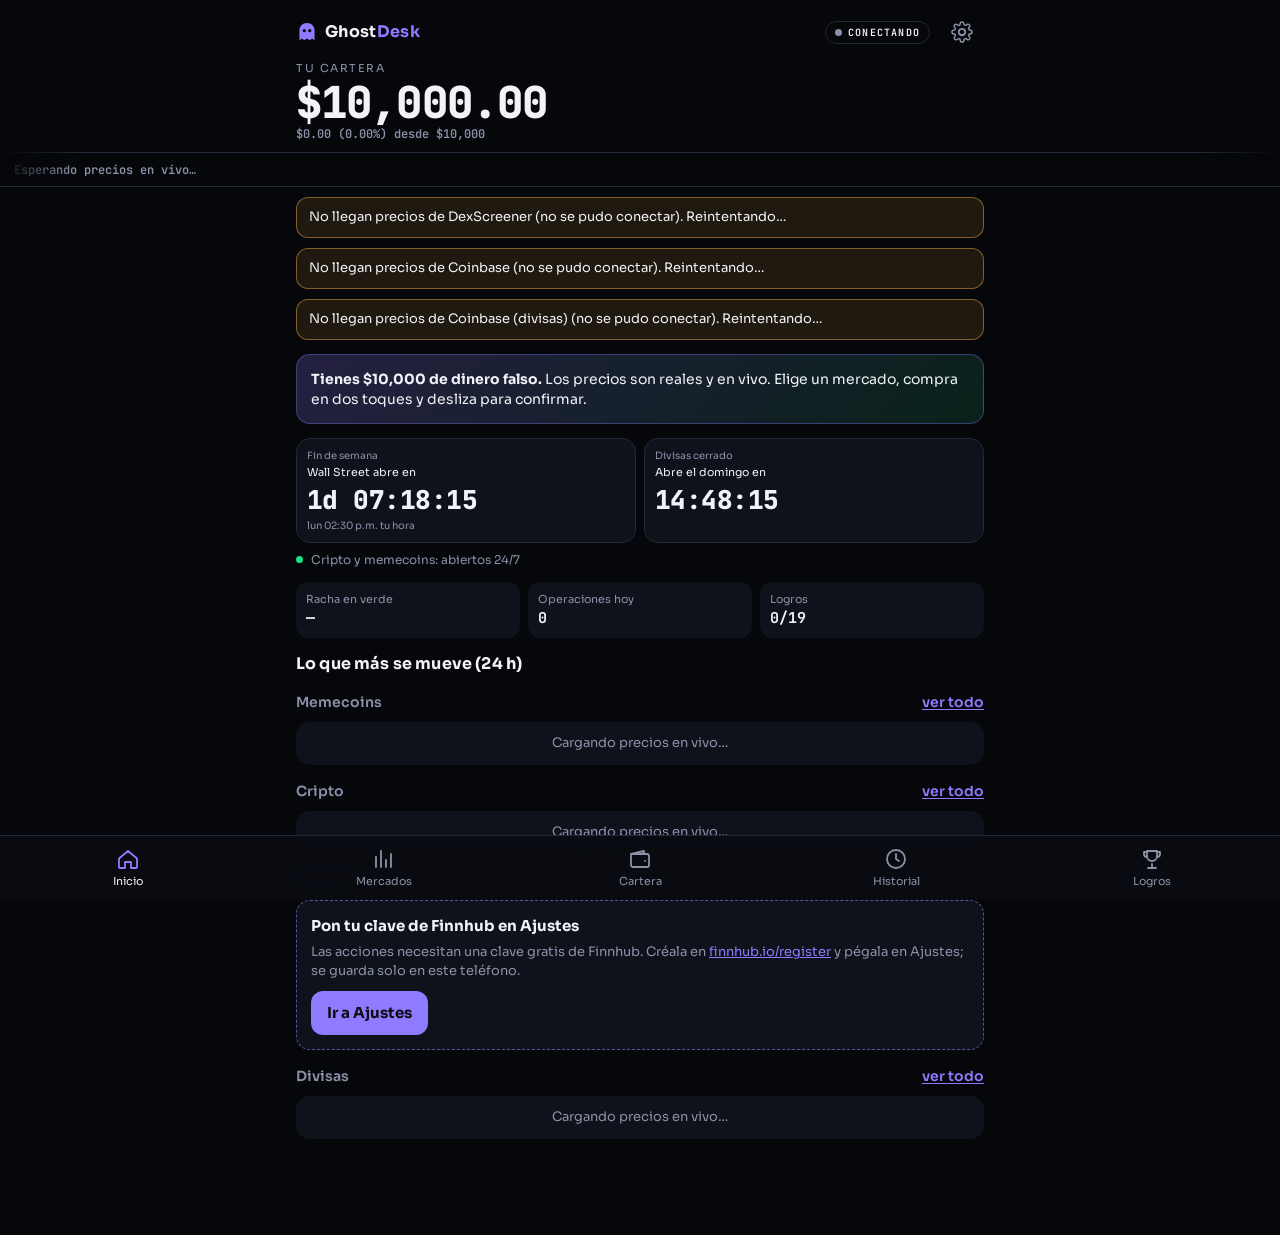
==== index.html @ 37b2bbbc "Ghost Desk G1" ====
<!doctype html>
<html lang="es">
<head>
<meta charset="utf-8">
<meta name="viewport" content="width=device-width,initial-scale=1,viewport-fit=cover">
<title>Ghost Desk</title>
<meta name="description" content="Opera con dinero falso y precios reales: memecoins, cripto, acciones de EE. UU. y divisas.">
<meta name="theme-color" content="#06070b">
<meta name="color-scheme" content="dark">
<meta name="referrer" content="no-referrer">
<meta name="mobile-web-app-capable" content="yes">
<meta name="apple-mobile-web-app-capable" content="yes">
<meta name="apple-mobile-web-app-status-bar-style" content="black-translucent">
<meta name="apple-mobile-web-app-title" content="Ghost Desk">
<link rel="manifest" href="manifest.webmanifest">
<link rel="icon" href="icons/icon.svg" type="image/svg+xml">
<link rel="apple-touch-icon" href="icons/apple-touch-icon.png">
<link rel="preconnect" href="https://fonts.googleapis.com">
<link rel="preconnect" href="https://fonts.gstatic.com" crossorigin>
<link rel="stylesheet" href="https://fonts.googleapis.com/css2?family=Sora:wght@400;600;800&family=JetBrains+Mono:wght@400;600;800&display=swap">
<link rel="stylesheet" href="css/app.css">
</head>
<body>
<div id="app">
  <header class="top">
    <div class="topbar">
      <div class="brand"><svg viewBox="0 0 32 32" width="22" height="22" aria-hidden="true"><path d="M16 3C9.4 3 5 7.9 5 14v14l3.7-2.6L12 28l4-2.6 4 2.6 3.3-2.6L27 28V14C27 7.9 22.6 3 16 3Z" fill="currentColor"/><circle cx="12" cy="14" r="2.3" fill="#06070b"/><circle cx="20" cy="14" r="2.3" fill="#06070b"/></svg><b>Ghost<span>Desk</span></b></div>
      <span id="liveDot" class="live wait">Conectando</span>
      <button class="gear" data-settings aria-label="Ajustes"><svg viewBox="0 0 24 24" width="22" height="22" aria-hidden="true"><path d="M12 15.5a3.5 3.5 0 1 0 0-7 3.5 3.5 0 0 0 0 7Z" fill="none" stroke="currentColor" stroke-width="2"/><path d="M19.4 15a1.7 1.7 0 0 0 .3 1.8l.1.1a2 2 0 1 1-2.8 2.8l-.1-.1a1.7 1.7 0 0 0-1.8-.3 1.7 1.7 0 0 0-1 1.5V21a2 2 0 1 1-4 0v-.1a1.7 1.7 0 0 0-1.1-1.5 1.7 1.7 0 0 0-1.8.3l-.1.1a2 2 0 1 1-2.8-2.8l.1-.1a1.7 1.7 0 0 0 .3-1.8 1.7 1.7 0 0 0-1.5-1H3a2 2 0 1 1 0-4h.1a1.7 1.7 0 0 0 1.5-1.1 1.7 1.7 0 0 0-.3-1.8l-.1-.1a2 2 0 1 1 2.8-2.8l.1.1a1.7 1.7 0 0 0 1.8.3H9a1.7 1.7 0 0 0 1-1.5V3a2 2 0 1 1 4 0v.1a1.7 1.7 0 0 0 1 1.5 1.7 1.7 0 0 0 1.8-.3l.1-.1a2 2 0 1 1 2.8 2.8l-.1.1a1.7 1.7 0 0 0-.3 1.8V9a1.7 1.7 0 0 0 1.5 1H21a2 2 0 1 1 0 4h-.1a1.7 1.7 0 0 0-1.5 1Z" fill="none" stroke="currentColor" stroke-width="1.6"/></svg></button>
    </div>
    <div class="total-box">
      <small>Tu cartera</small>
      <b id="total" class="total">$10,000.00</b>
      <div id="totalPl" class="total-pl"></div>
    </div>
    <div class="tape" aria-label="Lo que más se mueve"><div id="tape" class="tape-track"></div></div>
  </header>
  <div id="banners"></div>
  <main id="view" class="wrap"></main>
</div>

<nav class="tabs" aria-label="Secciones">
  <button data-tab="inicio" aria-current="page"><svg viewBox="0 0 24 24" aria-hidden="true"><path d="M3 11.5 12 4l9 7.5V20a1 1 0 0 1-1 1h-5v-6h-6v6H4a1 1 0 0 1-1-1Z"/></svg>Inicio</button>
  <button data-tab="mercados"><svg viewBox="0 0 24 24" aria-hidden="true"><path d="M4 20V10m5 10V4m5 16v-7m5 7V7"/></svg>Mercados</button>
  <button data-tab="cartera"><svg viewBox="0 0 24 24" aria-hidden="true"><path d="M3 7h16a2 2 0 0 1 2 2v9a2 2 0 0 1-2 2H5a2 2 0 0 1-2-2Zm0 0 13-3v3m1 7h.01"/></svg>Cartera</button>
  <button data-tab="historial"><svg viewBox="0 0 24 24" aria-hidden="true"><path d="M12 7v5l3 2m6-2a9 9 0 1 1-9-9 9 9 0 0 1 9 9Z"/></svg>Historial</button>
  <button data-tab="logros"><svg viewBox="0 0 24 24" aria-hidden="true"><path d="M8 21h8m-4-4v4m-5-17h10v5a5 5 0 0 1-10 0Zm10 1h3v2a3 3 0 0 1-3 3M7 5H4v2a3 3 0 0 0 3 3"/></svg>Logros</button>
</nav>

<div id="scrim" class="scrim" hidden></div>
<div id="sheet" class="sheet" role="dialog" aria-modal="true" aria-label="Detalle" hidden></div>
<div id="result" class="result" hidden></div>
<canvas id="confetti" class="confetti" hidden></canvas>
<div id="toast" class="toast" role="status" aria-live="polite" hidden></div>
<noscript><p style="padding:16px">Ghost Desk necesita JavaScript.</p></noscript>
<script type="module" src="js/app.js"></script>
</body>
</html>
---- css/app.css ----
/* Ghost Desk G1. Dark, big numbers, one column for the phone; thumb actions live at the bottom. */
:root{
  --bg:#06070b; --panel:#0f121a; --panel2:#161a25; --panel3:#1d2230; --line:#232838;
  --fg:#f1f3f8; --muted:#8a92a8; --accent:#8f7bff; --up:#20e08a; --down:#ff4d6d; --gold:#ffd166; --warn:#ffb547;
  --up-bg:rgba(32,224,138,.14); --down-bg:rgba(255,77,109,.14);
  --display:"Sora",system-ui,sans-serif; --mono:"JetBrains Mono",ui-monospace,monospace;
  --tabs-h:64px; --r:14px;
  color-scheme:dark;
}
*{box-sizing:border-box;-webkit-tap-highlight-color:transparent}
[hidden]{display:none !important}
html{background:var(--bg)}
body{margin:0;background:var(--bg);color:var(--fg);font:15px/1.45 var(--display);overflow-x:hidden;
  padding-bottom:calc(var(--tabs-h) + env(safe-area-inset-bottom,0px) + 8px)}
body.noscroll{overflow:hidden}
button{font:inherit;color:inherit;cursor:pointer;background:none;border:0;padding:0}
button:disabled{cursor:not-allowed;opacity:.4}
a{color:var(--accent)}
:focus-visible{outline:2px solid var(--accent);outline-offset:2px}
input,select{font:inherit;color:var(--fg)}
h2{font-size:16px;margin:22px 0 10px;letter-spacing:.01em}
h3{font-size:14px;margin:0 0 8px;color:var(--muted);font-weight:600;display:flex;justify-content:space-between;align-items:center;gap:8px}
h4{font-size:13px;margin:14px 0 6px;color:var(--muted)}
.wrap{max-width:720px;margin:0 auto;padding:0 max(16px,env(safe-area-inset-left,0px)) 24px max(16px,env(safe-area-inset-right,0px))}
.up{color:var(--up)} .down{color:var(--down)} .flat,.mut{color:var(--muted)}

/* ---------- header ---------- */
.top{position:sticky;top:0;z-index:10;background:linear-gradient(180deg,#06070b 75%,rgba(6,7,11,.92));
  padding-top:env(safe-area-inset-top,0px);border-bottom:1px solid var(--line);backdrop-filter:blur(6px)}
.topbar{max-width:720px;margin:0 auto;display:flex;align-items:center;gap:10px;padding:10px 16px 0}
.brand{display:flex;align-items:center;gap:7px;color:var(--accent);font-size:16px}
.brand b{color:var(--fg);letter-spacing:.02em}.brand b span{color:var(--accent)}
.live{margin-left:auto;font:600 10px var(--mono);letter-spacing:.12em;text-transform:uppercase;padding:4px 9px;border-radius:999px;border:1px solid var(--line);display:flex;align-items:center;gap:6px}
.live::before{content:"";width:7px;height:7px;border-radius:50%;background:var(--muted)}
.live.on{color:var(--up)} .live.on::before{background:var(--up);box-shadow:0 0 0 0 rgba(32,224,138,.6);animation:pulse 1.6s infinite}
.live.off{color:var(--down)} .live.off::before{background:var(--down)}
.gear{width:44px;height:44px;display:grid;place-items:center;border-radius:12px;color:var(--muted)}
.total-box{max-width:720px;margin:0 auto;padding:2px 16px 8px}
.total-box small{color:var(--muted);font-size:11px;text-transform:uppercase;letter-spacing:.14em}
.total{display:block;font:800 clamp(30px,9vw,44px)/1.1 var(--mono);font-variant-numeric:tabular-nums;letter-spacing:-.02em;border-radius:8px;width:fit-content;padding:0 4px;margin-left:-4px}
.total-pl{font:600 12px var(--mono);color:var(--muted);min-height:18px}
.tape{overflow:hidden;border-top:1px solid var(--line);height:34px;position:relative;
  mask-image:linear-gradient(90deg,transparent,#000 6%,#000 94%,transparent);-webkit-mask-image:linear-gradient(90deg,transparent,#000 6%,#000 94%,transparent)}
.tape-track{display:flex;width:max-content;animation:tape 40s linear infinite;height:100%}
.tape:hover .tape-track{animation-play-state:paused}
.tape-run{display:flex}
.tk{display:flex;align-items:center;gap:6px;padding:0 14px;font:600 12px var(--mono);white-space:nowrap;height:34px}
.tk b{color:var(--fg)}
@keyframes tape{to{transform:translateX(-50%)}}
@keyframes pulse{70%{box-shadow:0 0 0 7px rgba(32,224,138,0)}100%{box-shadow:0 0 0 0 rgba(32,224,138,0)}}

/* ---------- banners, toast ---------- */
#banners{max-width:720px;margin:0 auto;padding:0 16px}
.banner{margin-top:10px;padding:10px 12px;border-radius:12px;font-size:13px;border:1px solid var(--line);background:var(--panel)}
.banner.err{border-color:rgba(255,77,109,.5);background:var(--down-bg)}
.banner.warn{border-color:rgba(255,181,71,.45);background:rgba(255,181,71,.1)}
.lnk{color:var(--accent);font-weight:600;text-decoration:underline;text-underline-offset:2px;padding:2px 0}
.toast{position:fixed;left:16px;right:16px;margin:0 auto;max-width:520px;bottom:calc(var(--tabs-h) + env(safe-area-inset-bottom,0px) + 14px);
  background:var(--fg);color:var(--bg);padding:12px 16px;border-radius:14px;font-weight:600;font-size:14px;z-index:60;box-shadow:0 10px 30px rgba(0,0,0,.5)}
.toast.up{background:var(--up)} .toast.down{background:var(--down);color:#fff} .toast.gold{background:var(--gold)}

/* ---------- bottom tabs ---------- */
.tabs{position:fixed;left:0;right:0;bottom:0;z-index:20;display:grid;grid-template-columns:repeat(5,1fr);
  background:rgba(10,12,18,.96);border-top:1px solid var(--line);padding-bottom:env(safe-area-inset-bottom,0px);backdrop-filter:blur(8px)}
.tabs button{height:var(--tabs-h);display:flex;flex-direction:column;align-items:center;justify-content:center;gap:3px;font-size:11px;color:var(--muted);min-width:0}
.tabs svg{width:24px;height:24px;fill:none;stroke:currentColor;stroke-width:1.8;stroke-linecap:round;stroke-linejoin:round}
.tabs button[aria-current="page"]{color:var(--fg)}
.tabs button[aria-current="page"] svg{stroke:var(--accent)}

/* ---------- common blocks ---------- */
.btn{background:var(--accent);color:#0b0c10;border-radius:12px;padding:11px 16px;font-weight:700;min-height:44px;display:inline-flex;align-items:center;justify-content:center;text-align:center}
.btn.ghost{background:var(--panel2);color:var(--fg);border:1px solid var(--line)}
.btn.wide{width:100%;margin-top:12px}
.btn.danger{background:none;border:1px solid var(--down);color:var(--down)}
.btn.file{cursor:pointer}
.list{display:flex;flex-direction:column;gap:6px}
.row{display:grid;grid-template-columns:40px minmax(0,1fr) auto;gap:10px;align-items:center;background:var(--panel);border-radius:var(--r);padding:10px 12px;text-align:left;width:100%;min-height:62px;border:1px solid transparent}
.row:active{border-color:var(--line);background:var(--panel2)}
.ico{width:40px;height:40px;border-radius:50%;background:var(--panel3);object-fit:cover;display:grid;place-items:center;font:800 10px var(--mono);color:var(--fg);overflow:hidden;flex:none}
.ico-crypto{background:#2a2250;color:#c9bfff} .ico-stock{background:#12324a;color:#8fd3ff} .ico-fx{background:#3a2a10;color:#ffd08a} .ico-meme{background:#123824;color:#8ff0c0}
.nm{min-width:0}
.nm b{display:block;white-space:nowrap;overflow:hidden;text-overflow:ellipsis}
.nm small{display:block;color:var(--muted);font-size:12px;white-space:nowrap;overflow:hidden;text-overflow:ellipsis}
.px{text-align:right;font:600 14px var(--mono);font-variant-numeric:tabular-nums;min-width:0}
.px b{display:block;border-radius:6px;padding:0 3px;margin-right:-3px;white-space:nowrap}
.px small{display:block;font-size:12px;white-space:nowrap}
.mk-tag{font:600 9px var(--mono);font-style:normal;letter-spacing:.08em;text-transform:uppercase;color:var(--muted);border:1px solid var(--line);border-radius:6px;padding:1px 5px;margin-left:4px;vertical-align:2px}
.empty{background:var(--panel);border-radius:var(--r);padding:18px;color:var(--muted);text-align:center}
.empty.sm{padding:12px;font-size:13px}
.foot{color:var(--muted);font-size:12px;margin-top:16px}
.card{background:var(--panel);border-radius:var(--r);padding:14px;margin-top:12px}
.hello{margin-top:14px;padding:14px;border-radius:var(--r);background:linear-gradient(135deg,rgba(143,123,255,.22),rgba(32,224,138,.12));border:1px solid rgba(143,123,255,.35);font-size:14px}
.stat-row{display:grid;grid-template-columns:repeat(3,minmax(0,1fr));gap:8px;margin-top:14px}
.stat-row div{background:var(--panel);border-radius:12px;padding:10px;min-width:0}
.stat-row small{display:block;color:var(--muted);font-size:11px}
.stat-row + .list,.stat-row + h2{margin-top:14px}
.stat-row b{display:block;font:700 15px var(--mono);white-space:nowrap;overflow:hidden;text-overflow:ellipsis}

/* flash on price change */
.fl-up{animation:flup .9s ease-out} .fl-down{animation:fldown .9s ease-out}
@keyframes flup{0%{background:rgba(32,224,138,.55);color:#fff}100%{background:transparent}}
@keyframes fldown{0%{background:rgba(255,77,109,.55);color:#fff}100%{background:transparent}}

/* segmented controls and chips */
.seg{display:flex;gap:4px;background:var(--panel);border-radius:12px;padding:4px;margin-top:14px;overflow-x:auto;scrollbar-width:none}
.seg::-webkit-scrollbar{display:none}
.seg button{flex:1;border-radius:9px;padding:9px 10px;color:var(--muted);font-weight:600;font-size:13px;white-space:nowrap;min-height:40px}
.seg button[aria-pressed="true"]{background:var(--fg);color:var(--bg)}
.seg.sub{margin-top:10px}
.seg.tiny{margin:0;padding:3px;flex:none}
.seg.tiny button{padding:6px 10px;min-height:34px;font:600 12px var(--mono);flex:none}
.seg.chips{flex-wrap:nowrap}
.search{display:flex;gap:8px;margin-top:10px}
.search input{flex:1;min-width:0;background:var(--panel);border:1px solid var(--line);border-radius:12px;padding:11px 12px;min-height:46px}
.res-head{color:var(--muted);font-size:13px;margin:12px 0 8px;display:flex;justify-content:space-between;gap:8px;flex-wrap:wrap}

/* home */
.cd-row{display:grid;grid-template-columns:repeat(2,minmax(0,1fr));gap:8px;margin-top:14px}
.cd-card{background:var(--panel);border-radius:var(--r);padding:10px;min-width:0;border:1px solid var(--line)}
.cd-card.open{border-color:rgba(32,224,138,.35)}
.cd-card small{display:block;color:var(--muted);font-size:10px;line-height:1.3;white-space:nowrap;overflow:hidden;text-overflow:ellipsis}
.cd-card span{display:block;font-size:11px;margin-top:4px;line-height:1.25}
.cd-card b{display:block;font:800 clamp(17px,5.6vw,26px) var(--mono);font-variant-numeric:tabular-nums;margin:2px 0;white-space:nowrap;letter-spacing:-.02em}
.cd-card.open b{color:var(--up)}
.cd-strip{display:flex;align-items:center;gap:8px;margin-top:8px;font-size:12px;color:var(--muted)}
.cd-strip .dot{width:7px;height:7px;border-radius:50%;background:var(--up)}
.lc{margin-top:14px}
.lc h2{margin:0 0 8px;color:var(--gold);display:flex;align-items:center;gap:8px}
.lc h2::before{content:"";width:8px;height:8px;border-radius:50%;background:var(--gold);animation:blink 1s steps(2) infinite}
.lc-card{display:block;width:100%;text-align:left;background:rgba(255,209,102,.08);border:1px solid rgba(255,209,102,.4);border-radius:var(--r);padding:12px;margin-bottom:6px}
.lc-card b{display:block}
.lc-card .cd{font-family:var(--mono);color:var(--gold)}
.lc-card small{color:var(--muted)}
@keyframes blink{50%{opacity:.2}}
.mv h3{margin-top:14px}
.nokey{background:var(--panel);border:1px dashed rgba(143,123,255,.6);border-radius:var(--r);padding:14px;margin-top:12px}
.nokey.bad{border-color:rgba(255,77,109,.6)}
.nokey p{color:var(--muted);font-size:13px;margin:6px 0 10px}

/* portfolio, history */
.ord{display:flex;gap:6px;align-items:stretch}
.ord-main{flex:1;min-width:0;display:flex;gap:10px;align-items:center;background:var(--panel);border-radius:var(--r);padding:10px 12px;text-align:left}
.x{background:var(--panel2);border-radius:var(--r);padding:0 12px;color:var(--down);font-weight:600;font-size:13px;min-height:44px}
.tr{display:grid;grid-template-columns:auto minmax(0,1fr) auto;gap:10px;align-items:center;background:var(--panel);border-radius:12px;padding:10px 12px}
.side{font:700 10px var(--mono);text-transform:uppercase;letter-spacing:.06em;padding:4px 6px;border-radius:6px}
.side.buy{background:var(--up-bg);color:var(--up)} .side.sell{background:var(--down-bg);color:var(--down)}

/* achievements */
.streak{display:flex;gap:12px;align-items:center;background:linear-gradient(135deg,rgba(255,120,60,.2),rgba(255,209,102,.08));border:1px solid rgba(255,160,80,.4);border-radius:var(--r);padding:14px;margin-top:14px}
.streak span{font-size:34px}
.streak b{display:block;font:800 20px var(--mono)}
.streak small{color:var(--muted)}
.sb{background:var(--panel);border-radius:var(--r);padding:12px;margin-top:8px}
.sb-grid{display:grid;grid-template-columns:repeat(2,minmax(0,1fr));gap:8px}
.sb-grid div{min-width:0}
.sb-grid small{display:block;color:var(--muted);font-size:11px;white-space:nowrap;overflow:hidden;text-overflow:ellipsis}
.sb-grid b{display:block;font:700 15px var(--mono);white-space:nowrap;overflow:hidden;text-overflow:ellipsis}
.ach-grid{display:grid;grid-template-columns:repeat(2,minmax(0,1fr));gap:8px}
.ach{background:var(--panel);border-radius:var(--r);padding:12px;opacity:.55;border:1px solid transparent;min-width:0}
.ach.got{opacity:1;border-color:rgba(255,209,102,.45);background:linear-gradient(160deg,rgba(255,209,102,.12),var(--panel))}
.ach-i{font-size:24px;display:block;filter:grayscale(1)} .ach.got .ach-i{filter:none}
.ach b{display:block;font-size:13px;margin-top:4px}
.ach small{color:var(--muted);font-size:11px;display:block}

/* ---------- sheet ---------- */
.scrim{position:fixed;inset:0;background:rgba(0,0,0,.6);z-index:30}
.sheet{position:fixed;left:0;right:0;bottom:0;top:max(24px,env(safe-area-inset-top,0px));z-index:31;max-width:720px;margin:0 auto;
  background:var(--panel);border-radius:20px 20px 0 0;display:flex;flex-direction:column;overflow:hidden;border:1px solid var(--line);border-bottom:0}
.sh-head{display:flex;align-items:center;gap:12px;padding:14px 16px 10px;border-bottom:1px solid var(--line)}
.sh-head .ico{width:44px;height:44px}
.sh-title{min-width:0;flex:1}
.sh-title h2{margin:0;font-size:20px;white-space:nowrap;overflow:hidden;text-overflow:ellipsis}
.sh-title small{color:var(--muted);font-size:12px;display:block;white-space:nowrap;overflow:hidden;text-overflow:ellipsis}
.close{width:44px;height:44px;border-radius:50%;background:var(--panel2);font-size:16px;flex:none}
.sh-body{flex:1;overflow-y:auto;overscroll-behavior:contain;padding:6px 16px 20px;-webkit-overflow-scrolling:touch}
.big{font:800 clamp(30px,10vw,42px)/1.15 var(--mono);font-variant-numeric:tabular-nums;margin-top:8px;border-radius:8px;width:fit-content;padding:0 4px;margin-left:-4px;max-width:100%;overflow-wrap:anywhere}
.chg{font:600 13px var(--mono);color:var(--muted)}
.mline{margin-top:6px;font-size:12px}
.mkt{display:inline-flex;gap:4px;align-items:center;padding:4px 9px;border-radius:999px;border:1px solid var(--line);flex-wrap:wrap}
.mkt b{font-family:var(--mono)}
.mkt.open{color:var(--up);border-color:rgba(32,224,138,.35)} .mkt.closed{color:var(--warn);border-color:rgba(255,181,71,.4)}
.chart-bar{display:flex;justify-content:space-between;gap:8px;margin-top:12px;flex-wrap:wrap}
#chart{width:100%;height:220px;display:block;margin-top:8px;background:var(--panel2);border-radius:12px;touch-action:pan-y}
.chart-note{color:var(--muted);font-size:11px;margin-top:6px;min-height:15px}
.stats{display:grid;grid-template-columns:repeat(2,minmax(0,1fr));gap:6px;margin-top:12px}
.stats div{background:var(--panel2);border-radius:10px;padding:8px 10px;min-width:0}
.stats small{display:block;color:var(--muted);font-size:11px}
.stats b{font:600 13px var(--mono);font-variant-numeric:tabular-nums;display:block;white-space:nowrap;overflow:hidden;text-overflow:ellipsis}
.sheet .card{background:var(--panel2)}
.sheet .card .stats div{background:var(--panel3)}
.stops{display:grid;gap:8px;margin-top:12px}
.stops label,.amt-in{display:flex;flex-direction:column;gap:4px;font-size:12px;color:var(--muted)}
.stops input,.amt-in input,.alert-form input,.key-in input,.sel select{background:var(--bg);border:1px solid var(--line);border-radius:10px;padding:11px 12px;font:600 16px var(--mono);min-height:46px;width:100%;min-width:0}
.chips{display:flex;gap:6px;flex-wrap:wrap}
.chips button{background:var(--panel3);border:1px solid var(--line);border-radius:10px;padding:8px 12px;font:600 13px var(--mono);min-height:40px}
.chips button[aria-pressed="true"]{background:var(--fg);color:var(--bg);border-color:var(--fg)}
.alert-form{display:flex;gap:8px}
.alert-row{display:flex;justify-content:space-between;gap:8px;font-size:13px;padding:8px 0;border-bottom:1px solid var(--line)}

/* trade footer: big thumb targets */
.sh-foot{border-top:1px solid var(--line);padding:12px 16px calc(12px + env(safe-area-inset-bottom,0px));background:var(--panel)}
.bs{display:grid;grid-template-columns:1fr 1fr;gap:10px}
.big-btn{min-height:58px;border-radius:16px;font-weight:800;font-size:18px;letter-spacing:.02em;color:#06070b}
.big-btn.buy{background:var(--up)} .big-btn.sell{background:var(--down);color:#fff}
.big-btn:active:not(:disabled){transform:scale(.98)}
.tb{display:grid;gap:10px}
.tb-top{display:flex;justify-content:space-between;align-items:center;gap:8px}
.tb-top .lnk{min-height:40px}
.chips.amt button{flex:1 1 auto;min-width:52px}
.quote{font:12px/1.5 var(--mono);color:var(--muted);min-height:18px}
.quote b{color:var(--fg)}
.swipe{position:relative;height:60px;border-radius:999px;background:var(--panel3);overflow:hidden;user-select:none;-webkit-user-select:none}
.swipe-fill{position:absolute;left:0;top:0;bottom:0;width:0;border-radius:999px}
.swipe.buy .swipe-fill{background:rgba(32,224,138,.35)} .swipe.sell .swipe-fill{background:rgba(255,77,109,.35)}
.swipe-label{position:absolute;inset:0;display:grid;place-items:center;font-weight:700;color:var(--fg);pointer-events:none;padding-left:56px;font-size:15px}
.swipe-thumb{position:absolute;left:4px;top:4px;width:52px;height:52px;border-radius:50%;display:grid;place-items:center;touch-action:none;color:#06070b;z-index:1}
.swipe.buy .swipe-thumb{background:var(--up)} .swipe.sell .swipe-thumb{background:var(--down);color:#fff}
.swipe.disabled{opacity:.45} .swipe.disabled .swipe-thumb{cursor:not-allowed}
.swipe.done .swipe-label{opacity:0}
@media (prefers-reduced-motion:no-preference){
  .sheet:not([hidden]){animation:sheetUp .22s ease-out}
  @keyframes sheetUp{from{transform:translateY(40px);opacity:.4}}
  .swipe:not(.disabled) .swipe-label{animation:shimmer 2.4s infinite}
  @keyframes shimmer{50%{opacity:.55}}
}

/* settings */
.settings .keyrow{display:grid;gap:6px;margin-bottom:14px}
.settings .keyrow label{font-weight:600;font-size:14px}
.key-in{display:flex;gap:8px}
.settings small{color:var(--muted);font-size:12px}
.key-status{min-height:16px}
.key-status.up{color:var(--up)} .key-status.down{color:var(--down)}
.tog{display:flex;gap:10px;align-items:center;padding:10px 0;border-bottom:1px solid var(--line);min-height:44px}
.tog input{width:22px;height:22px;accent-color:var(--accent);flex:none}
.sel{display:flex;align-items:center;gap:8px;flex-wrap:wrap;padding:10px 0;font-size:14px}
.sel select{width:auto;min-height:40px;padding:6px 10px}
.two{display:grid;grid-template-columns:1fr 1fr;gap:8px}
.danger-zone{border:1px solid rgba(255,77,109,.35)}

/* results: confetti, big number, shake */
.confetti{position:fixed;inset:0;width:100%;height:100%;pointer-events:none;z-index:70}
.result{position:fixed;inset:0;z-index:65;display:grid;place-items:center;background:rgba(0,0,0,.35);padding:16px}
.res-box{text-align:center;padding:22px 28px;border-radius:24px;background:var(--panel);border:2px solid;max-width:100%}
.res-box b{display:block;font:800 clamp(40px,14vw,72px)/1 var(--mono);font-variant-numeric:tabular-nums;overflow-wrap:anywhere}
.res-box small{display:block;margin-top:8px;color:var(--muted);font:600 14px var(--mono)}
.res-box.win{border-color:var(--up);color:var(--up);box-shadow:0 0 60px rgba(32,224,138,.35)}
.res-box.loss{border-color:var(--down);color:var(--down);box-shadow:0 0 60px rgba(255,77,109,.35)}
@media (prefers-reduced-motion:no-preference){
  .res-box{animation:pop .35s cubic-bezier(.2,1.6,.4,1)}
  @keyframes pop{from{transform:scale(.6);opacity:0}}
}
.shake{animation:shake .45s}
@keyframes shake{20%{transform:translateX(-9px)}40%{transform:translateX(8px)}60%{transform:translateX(-6px)}80%{transform:translateX(4px)}}
.shake .total,.shake .big{color:var(--down)}

@media (min-width:600px){
  .ach-grid{grid-template-columns:repeat(3,minmax(0,1fr))}
  .stats{grid-template-columns:repeat(4,minmax(0,1fr))}
}
@media (max-width:330px){
  .cd-row{grid-template-columns:1fr}
}
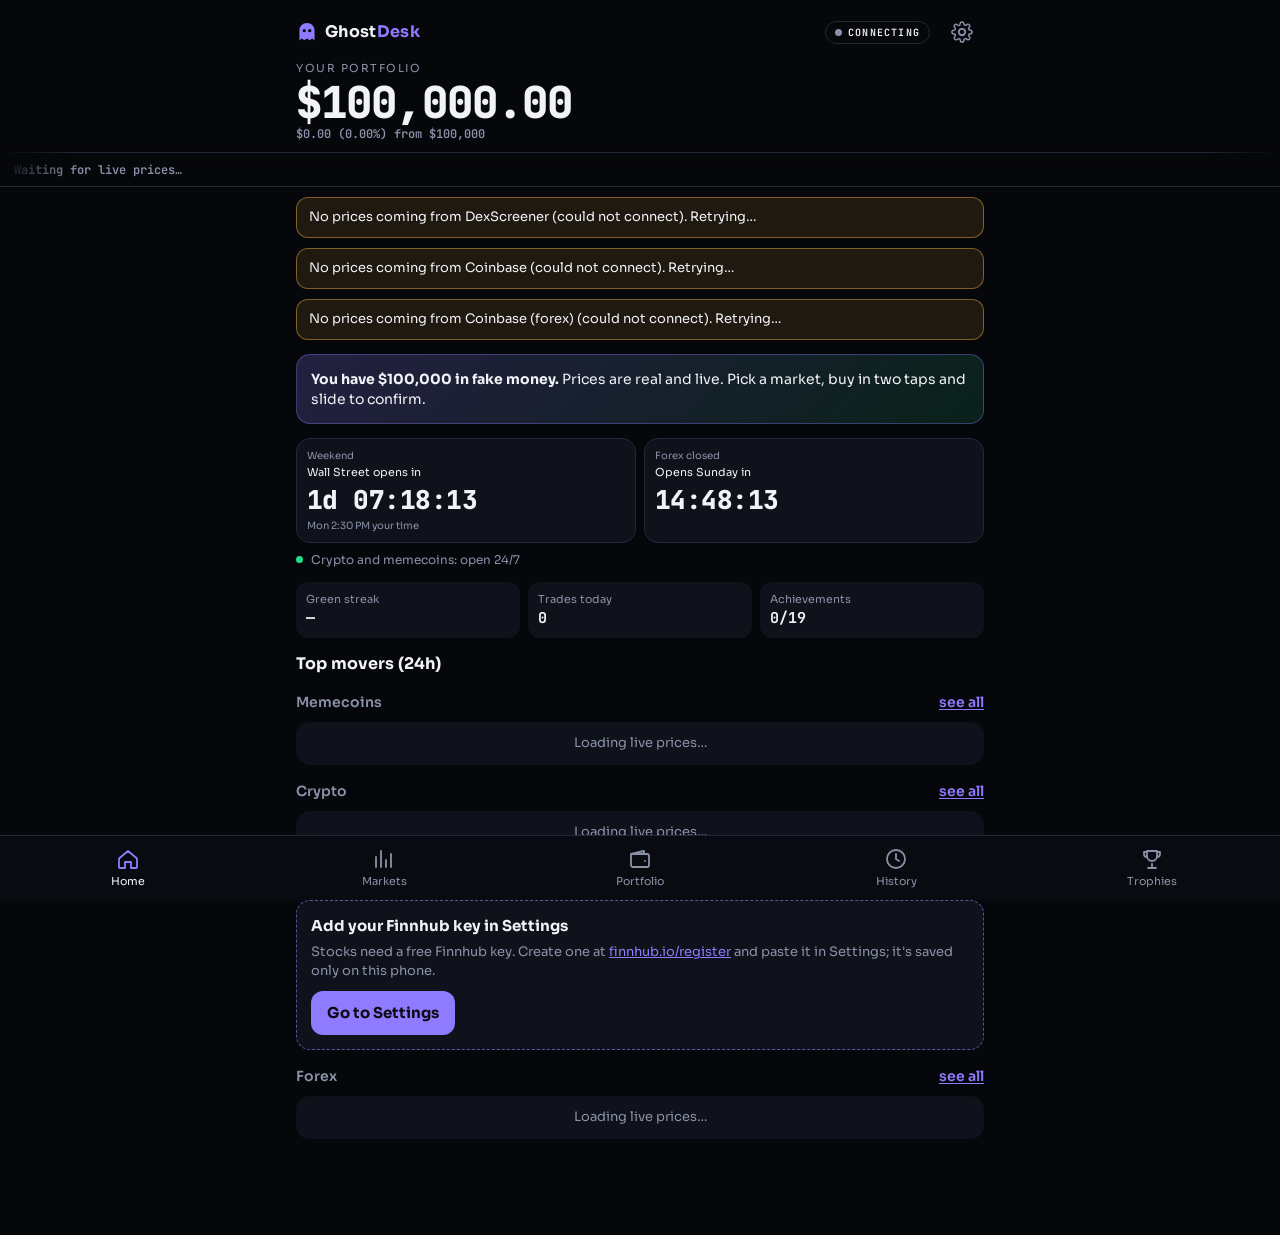
==== commit 02d5f42b: "Ghost Desk: English and  portfolio" ====
--- a/index.html
+++ b/index.html
@@ -1,10 +1,10 @@
 <!doctype html>
-<html lang="es">
+<html lang="en">
 <head>
 <meta charset="utf-8">
 <meta name="viewport" content="width=device-width,initial-scale=1,viewport-fit=cover">
 <title>Ghost Desk</title>
-<meta name="description" content="Opera con dinero falso y precios reales: memecoins, cripto, acciones de EE. UU. y divisas.">
+<meta name="description" content="Trade with fake money and real prices: memecoins, crypto, US stocks and forex.">
 <meta name="theme-color" content="#06070b">
 <meta name="color-scheme" content="dark">
 <meta name="referrer" content="no-referrer">
@@ -25,34 +25,34 @@
   <header class="top">
     <div class="topbar">
       <div class="brand"><svg viewBox="0 0 32 32" width="22" height="22" aria-hidden="true"><path d="M16 3C9.4 3 5 7.9 5 14v14l3.7-2.6L12 28l4-2.6 4 2.6 3.3-2.6L27 28V14C27 7.9 22.6 3 16 3Z" fill="currentColor"/><circle cx="12" cy="14" r="2.3" fill="#06070b"/><circle cx="20" cy="14" r="2.3" fill="#06070b"/></svg><b>Ghost<span>Desk</span></b></div>
-      <span id="liveDot" class="live wait">Conectando</span>
-      <button class="gear" data-settings aria-label="Ajustes"><svg viewBox="0 0 24 24" width="22" height="22" aria-hidden="true"><path d="M12 15.5a3.5 3.5 0 1 0 0-7 3.5 3.5 0 0 0 0 7Z" fill="none" stroke="currentColor" stroke-width="2"/><path d="M19.4 15a1.7 1.7 0 0 0 .3 1.8l.1.1a2 2 0 1 1-2.8 2.8l-.1-.1a1.7 1.7 0 0 0-1.8-.3 1.7 1.7 0 0 0-1 1.5V21a2 2 0 1 1-4 0v-.1a1.7 1.7 0 0 0-1.1-1.5 1.7 1.7 0 0 0-1.8.3l-.1.1a2 2 0 1 1-2.8-2.8l.1-.1a1.7 1.7 0 0 0 .3-1.8 1.7 1.7 0 0 0-1.5-1H3a2 2 0 1 1 0-4h.1a1.7 1.7 0 0 0 1.5-1.1 1.7 1.7 0 0 0-.3-1.8l-.1-.1a2 2 0 1 1 2.8-2.8l.1.1a1.7 1.7 0 0 0 1.8.3H9a1.7 1.7 0 0 0 1-1.5V3a2 2 0 1 1 4 0v.1a1.7 1.7 0 0 0 1 1.5 1.7 1.7 0 0 0 1.8-.3l.1-.1a2 2 0 1 1 2.8 2.8l-.1.1a1.7 1.7 0 0 0-.3 1.8V9a1.7 1.7 0 0 0 1.5 1H21a2 2 0 1 1 0 4h-.1a1.7 1.7 0 0 0-1.5 1Z" fill="none" stroke="currentColor" stroke-width="1.6"/></svg></button>
+      <span id="liveDot" class="live wait">Connecting</span>
+      <button class="gear" data-settings aria-label="Settings"><svg viewBox="0 0 24 24" width="22" height="22" aria-hidden="true"><path d="M12 15.5a3.5 3.5 0 1 0 0-7 3.5 3.5 0 0 0 0 7Z" fill="none" stroke="currentColor" stroke-width="2"/><path d="M19.4 15a1.7 1.7 0 0 0 .3 1.8l.1.1a2 2 0 1 1-2.8 2.8l-.1-.1a1.7 1.7 0 0 0-1.8-.3 1.7 1.7 0 0 0-1 1.5V21a2 2 0 1 1-4 0v-.1a1.7 1.7 0 0 0-1.1-1.5 1.7 1.7 0 0 0-1.8.3l-.1.1a2 2 0 1 1-2.8-2.8l.1-.1a1.7 1.7 0 0 0 .3-1.8 1.7 1.7 0 0 0-1.5-1H3a2 2 0 1 1 0-4h.1a1.7 1.7 0 0 0 1.5-1.1 1.7 1.7 0 0 0-.3-1.8l-.1-.1a2 2 0 1 1 2.8-2.8l.1.1a1.7 1.7 0 0 0 1.8.3H9a1.7 1.7 0 0 0 1-1.5V3a2 2 0 1 1 4 0v.1a1.7 1.7 0 0 0 1 1.5 1.7 1.7 0 0 0 1.8-.3l.1-.1a2 2 0 1 1 2.8 2.8l-.1.1a1.7 1.7 0 0 0-.3 1.8V9a1.7 1.7 0 0 0 1.5 1H21a2 2 0 1 1 0 4h-.1a1.7 1.7 0 0 0-1.5 1Z" fill="none" stroke="currentColor" stroke-width="1.6"/></svg></button>
     </div>
     <div class="total-box">
-      <small>Tu cartera</small>
-      <b id="total" class="total">$10,000.00</b>
+      <small>Your portfolio</small>
+      <b id="total" class="total">$100,000.00</b>
       <div id="totalPl" class="total-pl"></div>
     </div>
-    <div class="tape" aria-label="Lo que más se mueve"><div id="tape" class="tape-track"></div></div>
+    <div class="tape" aria-label="Top movers"><div id="tape" class="tape-track"></div></div>
   </header>
   <div id="banners"></div>
   <main id="view" class="wrap"></main>
 </div>
 
-<nav class="tabs" aria-label="Secciones">
-  <button data-tab="inicio" aria-current="page"><svg viewBox="0 0 24 24" aria-hidden="true"><path d="M3 11.5 12 4l9 7.5V20a1 1 0 0 1-1 1h-5v-6h-6v6H4a1 1 0 0 1-1-1Z"/></svg>Inicio</button>
-  <button data-tab="mercados"><svg viewBox="0 0 24 24" aria-hidden="true"><path d="M4 20V10m5 10V4m5 16v-7m5 7V7"/></svg>Mercados</button>
-  <button data-tab="cartera"><svg viewBox="0 0 24 24" aria-hidden="true"><path d="M3 7h16a2 2 0 0 1 2 2v9a2 2 0 0 1-2 2H5a2 2 0 0 1-2-2Zm0 0 13-3v3m1 7h.01"/></svg>Cartera</button>
-  <button data-tab="historial"><svg viewBox="0 0 24 24" aria-hidden="true"><path d="M12 7v5l3 2m6-2a9 9 0 1 1-9-9 9 9 0 0 1 9 9Z"/></svg>Historial</button>
-  <button data-tab="logros"><svg viewBox="0 0 24 24" aria-hidden="true"><path d="M8 21h8m-4-4v4m-5-17h10v5a5 5 0 0 1-10 0Zm10 1h3v2a3 3 0 0 1-3 3M7 5H4v2a3 3 0 0 0 3 3"/></svg>Logros</button>
+<nav class="tabs" aria-label="Sections">
+  <button data-tab="home" aria-current="page"><svg viewBox="0 0 24 24" aria-hidden="true"><path d="M3 11.5 12 4l9 7.5V20a1 1 0 0 1-1 1h-5v-6h-6v6H4a1 1 0 0 1-1-1Z"/></svg>Home</button>
+  <button data-tab="markets"><svg viewBox="0 0 24 24" aria-hidden="true"><path d="M4 20V10m5 10V4m5 16v-7m5 7V7"/></svg>Markets</button>
+  <button data-tab="portfolio"><svg viewBox="0 0 24 24" aria-hidden="true"><path d="M3 7h16a2 2 0 0 1 2 2v9a2 2 0 0 1-2 2H5a2 2 0 0 1-2-2Zm0 0 13-3v3m1 7h.01"/></svg>Portfolio</button>
+  <button data-tab="history"><svg viewBox="0 0 24 24" aria-hidden="true"><path d="M12 7v5l3 2m6-2a9 9 0 1 1-9-9 9 9 0 0 1 9 9Z"/></svg>History</button>
+  <button data-tab="achievements"><svg viewBox="0 0 24 24" aria-hidden="true"><path d="M8 21h8m-4-4v4m-5-17h10v5a5 5 0 0 1-10 0Zm10 1h3v2a3 3 0 0 1-3 3M7 5H4v2a3 3 0 0 0 3 3"/></svg>Trophies</button>
 </nav>
 
 <div id="scrim" class="scrim" hidden></div>
-<div id="sheet" class="sheet" role="dialog" aria-modal="true" aria-label="Detalle" hidden></div>
+<div id="sheet" class="sheet" role="dialog" aria-modal="true" aria-label="Details" hidden></div>
 <div id="result" class="result" hidden></div>
 <canvas id="confetti" class="confetti" hidden></canvas>
 <div id="toast" class="toast" role="status" aria-live="polite" hidden></div>
-<noscript><p style="padding:16px">Ghost Desk necesita JavaScript.</p></noscript>
+<noscript><p style="padding:16px">Ghost Desk needs JavaScript.</p></noscript>
 <script type="module" src="js/app.js"></script>
 </body>
 </html>
--- a/css/app.css
+++ b/css/app.css
@@ -206,7 +206,8 @@
 .tb{display:grid;gap:10px}
 .tb-top{display:flex;justify-content:space-between;align-items:center;gap:8px}
 .tb-top .lnk{min-height:40px}
-.chips.amt button{flex:1 1 auto;min-width:52px}
+.chips.amt{flex-wrap:nowrap}
+.chips.amt button{flex:1 1 0;min-width:0;padding:8px 4px}
 .quote{font:12px/1.5 var(--mono);color:var(--muted);min-height:18px}
 .quote b{color:var(--fg)}
 .swipe{position:relative;height:60px;border-radius:999px;background:var(--panel3);overflow:hidden;user-select:none;-webkit-user-select:none}
@@ -236,6 +237,10 @@
 .sel{display:flex;align-items:center;gap:8px;flex-wrap:wrap;padding:10px 0;font-size:14px}
 .sel select{width:auto;min-height:40px;padding:6px 10px}
 .two{display:grid;grid-template-columns:1fr 1fr;gap:8px}
+.lbl{margin:10px 0 6px;font-size:12px;color:var(--muted)}
+.chips.start{margin-bottom:10px}
+.chips.start button{flex:1 1 auto}
+.danger-zone .btn.danger{margin-top:12px;width:100%}
 .danger-zone{border:1px solid rgba(255,77,109,.35)}
 
 /* results: confetti, big number, shake */
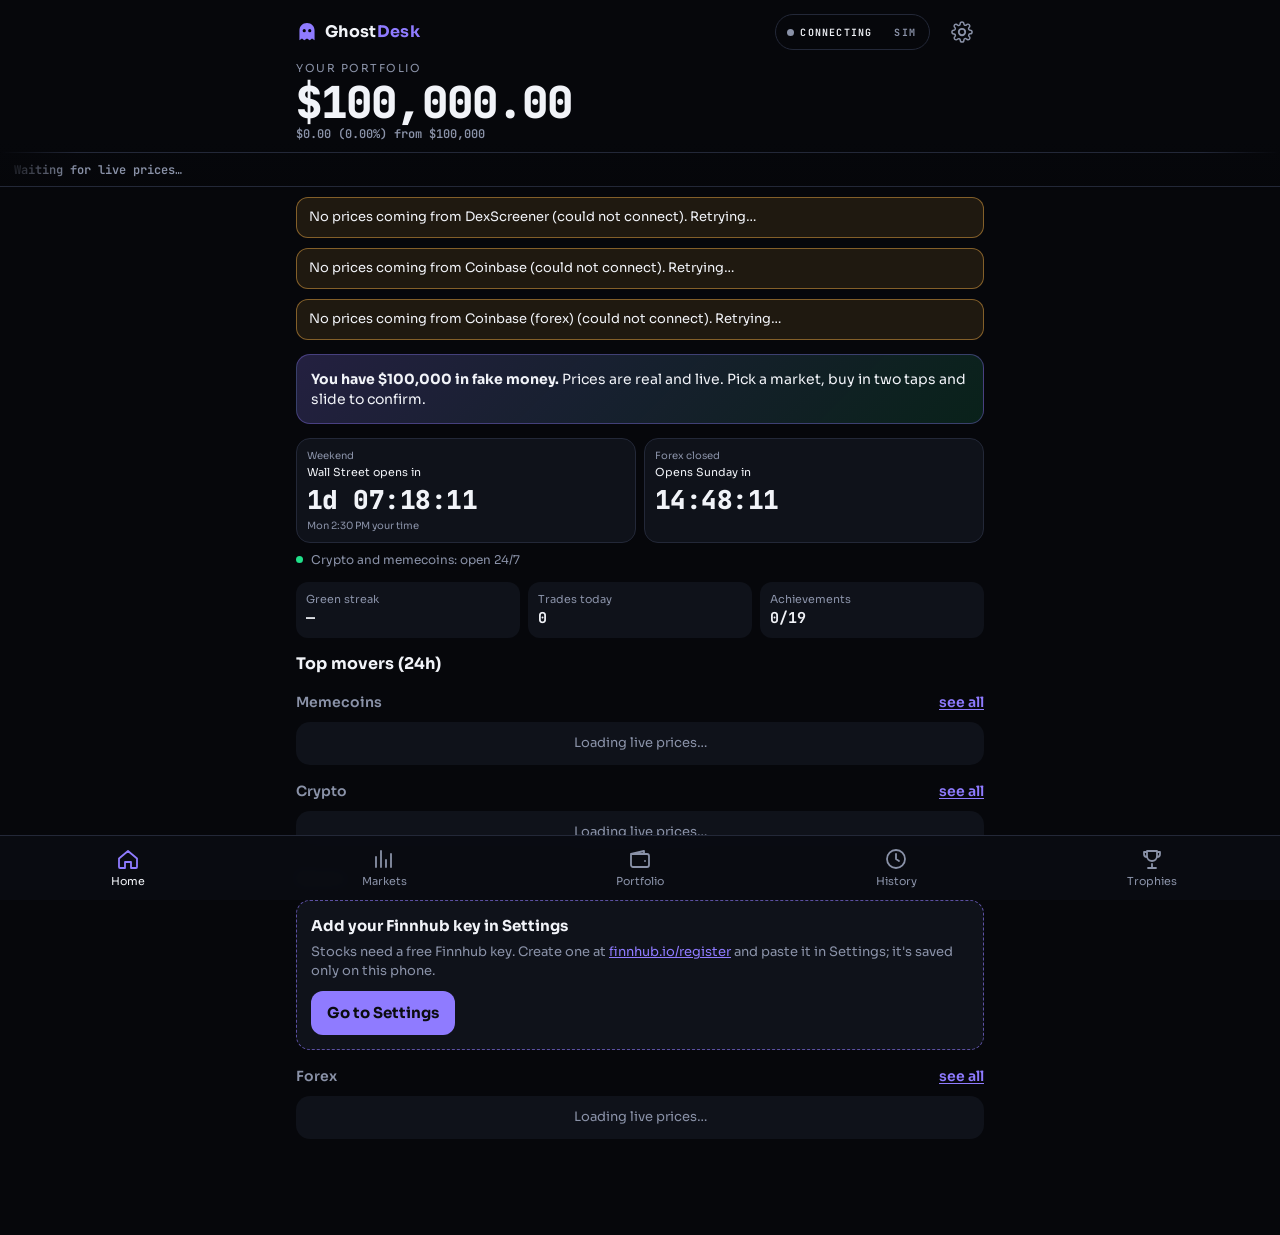
==== commit 5d279ef6: "Ghost Desk: cheats and Sim mode" ====
--- a/index.html
+++ b/index.html
@@ -25,13 +25,14 @@
   <header class="top">
     <div class="topbar">
       <div class="brand"><svg viewBox="0 0 32 32" width="22" height="22" aria-hidden="true"><path d="M16 3C9.4 3 5 7.9 5 14v14l3.7-2.6L12 28l4-2.6 4 2.6 3.3-2.6L27 28V14C27 7.9 22.6 3 16 3Z" fill="currentColor"/><circle cx="12" cy="14" r="2.3" fill="#06070b"/><circle cx="20" cy="14" r="2.3" fill="#06070b"/></svg><b>Ghost<span>Desk</span></b></div>
-      <span id="liveDot" class="live wait">Connecting</span>
+      <div class="mode" role="group" aria-label="Mode: Live or Sim"><button id="liveDot" class="live wait" data-setmode="live" aria-pressed="true">Connecting</button><button id="simBtn" class="simb" data-setmode="sim" aria-pressed="false">Sim</button></div>
       <button class="gear" data-settings aria-label="Settings"><svg viewBox="0 0 24 24" width="22" height="22" aria-hidden="true"><path d="M12 15.5a3.5 3.5 0 1 0 0-7 3.5 3.5 0 0 0 0 7Z" fill="none" stroke="currentColor" stroke-width="2"/><path d="M19.4 15a1.7 1.7 0 0 0 .3 1.8l.1.1a2 2 0 1 1-2.8 2.8l-.1-.1a1.7 1.7 0 0 0-1.8-.3 1.7 1.7 0 0 0-1 1.5V21a2 2 0 1 1-4 0v-.1a1.7 1.7 0 0 0-1.1-1.5 1.7 1.7 0 0 0-1.8.3l-.1.1a2 2 0 1 1-2.8-2.8l.1-.1a1.7 1.7 0 0 0 .3-1.8 1.7 1.7 0 0 0-1.5-1H3a2 2 0 1 1 0-4h.1a1.7 1.7 0 0 0 1.5-1.1 1.7 1.7 0 0 0-.3-1.8l-.1-.1a2 2 0 1 1 2.8-2.8l.1.1a1.7 1.7 0 0 0 1.8.3H9a1.7 1.7 0 0 0 1-1.5V3a2 2 0 1 1 4 0v.1a1.7 1.7 0 0 0 1 1.5 1.7 1.7 0 0 0 1.8-.3l.1-.1a2 2 0 1 1 2.8 2.8l-.1.1a1.7 1.7 0 0 0-.3 1.8V9a1.7 1.7 0 0 0 1.5 1H21a2 2 0 1 1 0 4h-.1a1.7 1.7 0 0 0-1.5 1Z" fill="none" stroke="currentColor" stroke-width="1.6"/></svg></button>
     </div>
     <div class="total-box">
       <small>Your portfolio</small>
       <b id="total" class="total">$100,000.00</b>
       <div id="totalPl" class="total-pl"></div>
+      <div id="combo" class="combo" hidden></div>
     </div>
     <div class="tape" aria-label="Top movers"><div id="tape" class="tape-track"></div></div>
   </header>
@@ -50,6 +51,7 @@
 <div id="scrim" class="scrim" hidden></div>
 <div id="sheet" class="sheet" role="dialog" aria-modal="true" aria-label="Details" hidden></div>
 <div id="result" class="result" hidden></div>
+<div id="jackpot" class="jackpot" role="status" hidden></div>
 <canvas id="confetti" class="confetti" hidden></canvas>
 <div id="toast" class="toast" role="status" aria-live="polite" hidden></div>
 <noscript><p style="padding:16px">Ghost Desk needs JavaScript.</p></noscript>
--- a/css/app.css
+++ b/css/app.css
@@ -241,6 +241,19 @@
 .chips.start{margin-bottom:10px}
 .chips.start button{flex:1 1 auto}
 .danger-zone .btn.danger{margin-top:12px;width:100%}
+.ico-rank{background:none;font:800 18px var(--mono)}
+.ico-bot{font-size:22px}
+.row.lb{min-height:72px}
+.row.lb.me{border-color:rgba(143,123,255,.45)}
+.feed{display:block;width:100%;text-align:left;background:var(--panel);border-radius:12px;padding:10px 12px;font-size:13px;line-height:1.45}
+.feed small{color:var(--muted);font:12px var(--mono);margin-left:4px}
+.bot-row{display:flex;align-items:center;justify-content:space-between;gap:10px;padding:10px 0;border-bottom:1px solid var(--line)}
+.btn.sm{min-height:40px;padding:8px 12px;font-size:13px;flex:none}
+.bot-add{display:grid;grid-template-columns:repeat(2,minmax(0,1fr));gap:8px}
+.bot-style{display:flex;flex-direction:column;gap:4px;text-align:left;background:var(--panel3);border:1px solid var(--line);border-radius:12px;padding:10px;min-height:44px}
+.bot-style small{color:var(--muted);font-size:12px;line-height:1.35}
+.bot-style:disabled{opacity:.45}
+h3.sec{margin-top:18px}
 .danger-zone{border:1px solid rgba(255,77,109,.35)}
 
 /* results: confetti, big number, shake */
@@ -266,3 +279,84 @@
 @media (max-width:330px){
   .cd-row{grid-template-columns:1fr}
 }
+
+/* ---- cheats */
+.star{color:var(--gold);font-weight:800}
+.xray{display:block;color:var(--accent)!important;font-size:11px;white-space:normal!important;line-height:1.35}
+p.xray{padding:10px 12px;font-size:13px;margin:10px 0}
+.cheat-note{border:1px solid rgba(255,209,102,.45);background:linear-gradient(160deg,rgba(255,209,102,.1),var(--panel));border-radius:var(--r);padding:12px;margin:4px 0 12px}
+.cheat-note b{display:block}.cheat-note small{display:block;color:var(--muted);font-size:12px;margin-top:2px}
+.cheat-note details{margin-top:8px;font-size:12px}.cheat-note summary{cursor:pointer;color:var(--accent);font-weight:600;min-height:32px;display:flex;align-items:center}
+.cheat-note .cl{padding:4px 0;border-top:1px solid var(--line);overflow-wrap:anywhere}.cheat-note .cl small{display:inline;margin:0 6px 0 0}
+.cheat-tag{color:var(--gold)!important;white-space:normal!important}
+.tr.cheat{box-shadow:inset 3px 0 0 var(--gold)}
+.side.short{background:var(--down-bg);color:var(--down)} .side.sell.short{background:var(--up-bg);color:var(--up)}
+.mk-tag.lev{color:var(--warn);border-color:rgba(255,181,71,.5)}
+.bs.three{grid-template-columns:1fr 1fr 1fr}
+.big-btn.short{background:var(--panel2);color:var(--down);border:2px solid var(--down)}
+.cheat{background:var(--panel);border:1px solid var(--line);border-radius:var(--r);padding:12px;margin-bottom:8px}
+.cheat.active{border-color:rgba(255,209,102,.55)}
+.ch-top{display:flex;gap:10px;align-items:center}
+.ch-top .nm{flex:1;min-width:0}.ch-top .nm b{display:block}.ch-top .nm small{display:block;color:var(--muted);font-size:12px;line-height:1.35}
+.ch-i{font-size:22px;width:32px;text-align:center;flex:none}
+.ch-body{margin-top:10px;display:flex;flex-wrap:wrap;gap:8px;align-items:center}
+.ch-body .chips{margin:0}.ch-body .sel{width:100%}.ch-body small{width:100%}
+.sw{position:relative;width:48px;height:28px;flex:none;cursor:pointer}
+.sw input{position:absolute;inset:0;opacity:0;margin:0;cursor:pointer}
+.sw span{position:absolute;inset:0;border-radius:14px;background:var(--panel2);border:1px solid var(--line);transition:background .15s}
+.sw span::after{content:"";position:absolute;left:3px;top:3px;width:20px;height:20px;border-radius:50%;background:var(--muted);transition:transform .15s,background .15s}
+.sw input:checked+span{background:rgba(255,209,102,.25);border-color:var(--gold)}
+.sw input:checked+span::after{transform:translateX(20px);background:var(--gold)}
+.sw input:focus-visible+span{outline:2px solid var(--accent);outline-offset:2px}
+.btn.on{background:var(--gold);color:#0b0c10}
+.armed{display:block;color:var(--gold)}
+.rp-clock{font:600 13px var(--mono);color:var(--muted)}
+.rp-ctl{display:flex;flex-wrap:wrap;gap:8px;align-items:center;margin:10px 0}
+#rpChart{width:100%;height:220px;display:block;margin-top:8px;background:var(--panel2);border-radius:12px}
+.replay .chips.amt{margin-top:12px}
+.ch-top .nm small,.sh-title small{white-space:normal;overflow:visible;text-overflow:clip}
+
+/* ---------- Sim mode ---------- */
+.mode{margin-left:auto;display:flex;gap:2px;padding:2px;border:1px solid var(--line);border-radius:999px}
+.mode .live{margin-left:0;border:0;min-height:30px}
+.mode .live[aria-pressed=false]{color:var(--muted)}
+.mode .live.idle::before{background:var(--muted)}
+.simb{font:700 10px var(--mono);letter-spacing:.12em;text-transform:uppercase;padding:4px 11px;border-radius:999px;color:var(--muted);min-height:30px}
+.simb[aria-pressed=true]{background:linear-gradient(135deg,#ff5fd2,#8f7bff 55%,#ffd166);color:#06070b;animation:simglow 2.4s infinite}
+@keyframes simglow{50%{box-shadow:0 0 14px rgba(255,95,210,.55)}}
+body.sim .top{border-bottom-color:#ff5fd2;background:linear-gradient(180deg,#0d0614 75%,rgba(13,6,20,.92))}
+body.sim .total-box small{color:#ff8fe1}
+.cd-strip.sim{border-color:#ff5fd2;color:#ffb3ee}
+.cd-strip.sim .dot{background:#ff5fd2}
+.total.rolling{filter:blur(.4px);text-shadow:0 0 12px rgba(255,209,102,.6)}
+.combo{display:inline-flex;align-items:baseline;gap:8px;margin-top:4px;padding:3px 10px;border-radius:999px;font:800 14px var(--mono);
+  color:#06070b;background:linear-gradient(90deg,#ffd166,#ff8a3d)}
+.total-box .combo small{font:600 11px var(--mono);color:#06070b;opacity:.75;text-transform:none;letter-spacing:0}
+.combo.pop{animation:combopop .6s}
+@keyframes combopop{30%{transform:scale(1.35) rotate(-3deg)}60%{transform:scale(.95)}}
+.sim-event{display:flex;align-items:center;gap:12px;margin:10px 0;padding:14px 16px;border-radius:18px;border:2px solid var(--gold);
+  background:linear-gradient(135deg,rgba(255,209,102,.18),rgba(255,95,210,.18));overflow:hidden}
+.sim-event.pop{animation:evpop .7s}
+@keyframes evpop{0%{transform:scale(.7);opacity:0}50%{transform:scale(1.06)}}
+.sim-event .se-i{font-size:42px;line-height:1}
+.sim-event .se-t{flex:1;min-width:0}
+.sim-event .se-t b{display:block;font:800 clamp(22px,7vw,32px)/1.05 var(--display);text-transform:uppercase;letter-spacing:.02em}
+.sim-event .se-t small{display:block;color:var(--fg);opacity:.85;overflow-wrap:anywhere}
+.sim-event .se-cd{font:800 22px var(--mono);font-variant-numeric:tabular-nums;color:var(--gold)}
+.sim-event.ev-blackSwan{border-color:var(--down);background:linear-gradient(135deg,rgba(255,77,109,.25),rgba(0,0,0,.4))}
+.sim-event.ev-blackSwan .se-cd{color:var(--down)}
+.sim-event.ev-bull{border-color:var(--up);background:linear-gradient(135deg,rgba(32,224,138,.22),rgba(255,209,102,.15))}
+.sim-event.ev-bull .se-cd{color:var(--up)}
+.jackpot{position:fixed;inset:0;z-index:70;display:grid;place-items:center;background:radial-gradient(circle,rgba(255,209,102,.35),rgba(0,0,0,.75));padding:16px}
+.jp-box{text-align:center;animation:jpin .8s cubic-bezier(.2,1.6,.4,1)}
+.jp-box b{display:block;font:900 clamp(44px,16vw,96px)/1 var(--display);letter-spacing:.04em;
+  background:linear-gradient(180deg,#fff6c9,#ffd166 45%,#ff8a3d);-webkit-background-clip:text;background-clip:text;color:transparent;
+  text-shadow:0 0 30px rgba(255,209,102,.5);animation:jpflash .5s 4 alternate}
+.jp-box strong{display:block;font:800 clamp(34px,12vw,64px)/1.1 var(--mono);color:var(--gold)}
+.jp-box small{display:block;margin-top:6px;font:600 15px var(--mono);color:var(--fg)}
+.jp-coins{display:block;font-size:44px;animation:jpspin 1.2s linear infinite}
+@keyframes jpin{from{transform:scale(.2) rotate(-20deg);opacity:0}}
+@keyframes jpflash{to{filter:brightness(1.6)}}
+@keyframes jpspin{50%{transform:translateY(-10px) rotate(8deg)}}
+.rec .gold{color:var(--gold)}
+@media (prefers-reduced-motion:reduce){.simb[aria-pressed=true],.jp-box,.jp-box b,.jp-coins,.combo.pop,.sim-event.pop{animation:none}}
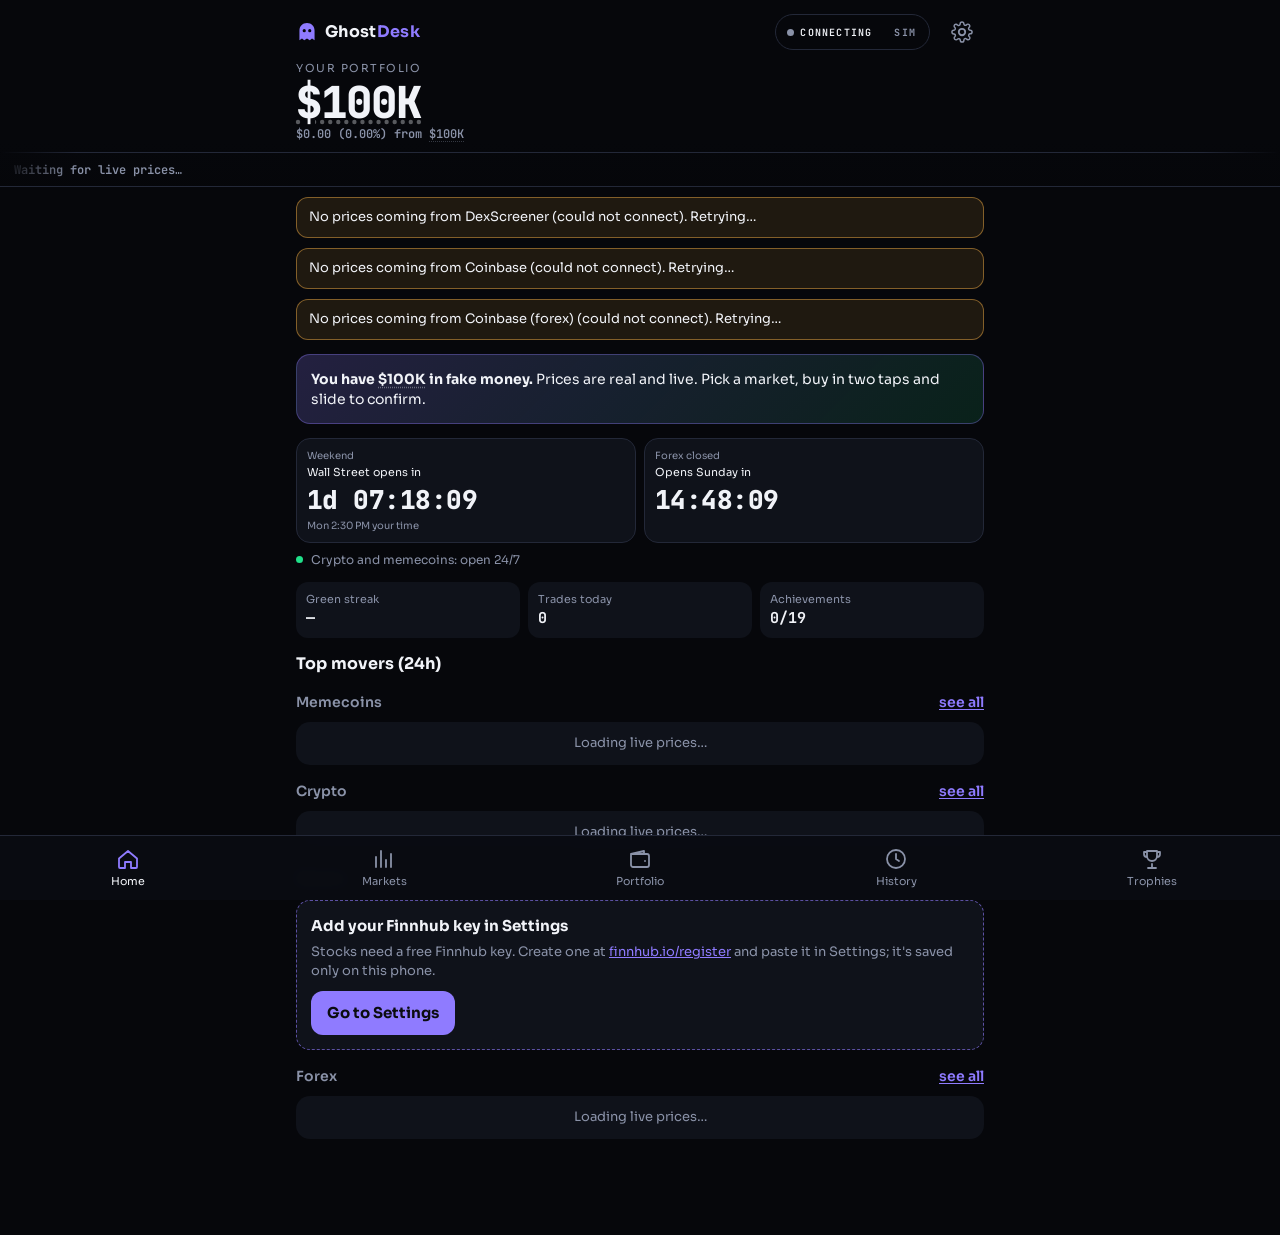
==== commit f88ef34d: "Ghost Desk: skip ahead, oracle, last chance, always on, bot cheats, money cap and short numbers" ====
--- a/index.html
+++ b/index.html
@@ -52,6 +52,9 @@
 <div id="sheet" class="sheet" role="dialog" aria-modal="true" aria-label="Details" hidden></div>
 <div id="result" class="result" hidden></div>
 <div id="jackpot" class="jackpot" role="status" hidden></div>
+<div id="lastChance" class="lastchance" hidden></div>
+<div id="confirm" class="lastchance" hidden></div>
+<div id="skipBox" class="skipbox" hidden></div>
 <canvas id="confetti" class="confetti" hidden></canvas>
 <div id="toast" class="toast" role="status" aria-live="polite" hidden></div>
 <noscript><p style="padding:16px">Ghost Desk needs JavaScript.</p></noscript>
--- a/css/app.css
+++ b/css/app.css
@@ -360,3 +360,53 @@
 @keyframes jpspin{50%{transform:translateY(-10px) rotate(8deg)}}
 .rec .gold{color:var(--gold)}
 @media (prefers-reduced-motion:reduce){.simb[aria-pressed=true],.jp-box,.jp-box b,.jp-coins,.combo.pop,.sim-event.pop{animation:none}}
+
+/* ---------- Skip ahead, Oracle, Last chance ---------- */
+.skip{display:flex;align-items:center;gap:6px;flex-wrap:wrap;margin:8px 0 4px}
+.skip span{font:600 12px var(--mono);color:#ffb3ee;margin-right:auto}
+.skip .btn{min-height:40px;min-width:56px}
+.oracle-note{margin:6px 0;padding:8px 10px;border-radius:12px;border:1px dashed var(--gold);font:600 12px/1.45 var(--mono);color:var(--fg);background:rgba(255,209,102,.08)}
+.oracle-note:empty{display:none}
+.skipbox,.lastchance{position:fixed;inset:0;z-index:75;display:grid;place-items:center;background:rgba(0,0,0,.6);padding:16px}
+.skip-box,.lc-box{width:100%;max-width:420px;background:var(--panel);border:2px solid #ff5fd2;border-radius:22px;padding:20px;text-align:center}
+.skip-box>b{display:block;font:800 22px var(--display)}
+.skip-box>small{display:block;color:var(--muted);margin-top:4px}
+.skip-box .bar{height:10px;border-radius:99px;background:var(--panel3);margin:14px 0 8px;overflow:hidden}
+.skip-box .bar i{display:block;height:100%;width:0;background:linear-gradient(90deg,#ff5fd2,#ffd166);transition:width .2s}
+.skip-box ul{list-style:none;margin:14px 0;padding:0;text-align:left;display:grid;gap:8px}
+.skip-box li{display:grid;gap:2px;padding:8px 10px;border-radius:12px;background:var(--panel2)}
+.skip-box li span{font-size:11px;color:var(--muted);text-transform:uppercase;letter-spacing:.1em}
+.skip-box li b{font:600 13px/1.4 var(--mono);overflow-wrap:anywhere}
+.skip-box .btn,.lc-box .btn{width:100%;min-height:48px}
+.lc-box{border-color:var(--down);animation:evpop .5s}
+.lc-i{font-size:40px;display:block}
+.lc-box>b{display:block;font:900 clamp(30px,10vw,44px)/1.05 var(--display);color:var(--down);letter-spacing:.03em}
+.lc-box p{margin:10px 0;overflow-wrap:anywhere}
+.lc-box .two{display:grid;grid-template-columns:1fr 1fr;gap:10px;margin:14px 0 8px}
+.lc-box .btn.sell{background:var(--down);color:#fff}
+.lc-line{margin:8px 0 0;font-size:13px;color:var(--muted)}
+
+/* abbreviated numbers: tap for the full one */
+.ab { cursor: help; text-decoration: underline dotted color-mix(in srgb, currentColor 35%, transparent); text-underline-offset: 3px; }
+/* Always on, Sim only, money cap, Billionaire ladder, Double or nothing confirmation */
+.always-btn { margin-top: 8px; font: inherit; font-size: 13px; padding: 6px 10px; border-radius: 999px; border: 1px solid var(--line); background: transparent; color: var(--muted); }
+.always-btn[aria-pressed="true"] { background: var(--gold); color: #1a1300; border-color: transparent; font-weight: 700; }
+.always-tag { font-style: normal; font-size: 10px; font-weight: 800; letter-spacing: .04em; padding: 2px 6px; border-radius: 6px; background: var(--gold); color: #1a1300; vertical-align: 2px; }
+.cheat.always { box-shadow: inset 0 0 0 2px var(--gold); }
+.always-list { padding: 10px 12px; margin: 8px 0; border-radius: 12px; background: color-mix(in srgb, var(--gold) 18%, transparent); font-size: 14px; }
+.sim-only { display: inline-block; font-size: 11px; font-weight: 700; padding: 1px 7px; border-radius: 6px; border: 1px solid var(--line); color: var(--muted); }
+.skip.off { opacity: .55; }
+.rich-tag { display: inline-block; font-size: 12px; font-weight: 700; padding: 1px 7px; border-radius: 6px; background: var(--gold); color: #1a1300; }
+.ladder p { margin: 0 0 8px; }
+.lad { display: flex; align-items: center; gap: 10px; padding: 6px 0; border-top: 1px solid var(--line); }
+.lad .rk { width: 44px; color: var(--muted); font-variant-numeric: tabular-nums; }
+.lad .nm { flex: 1; min-width: 0; display: flex; flex-direction: column; }
+.lad .nm b { overflow: hidden; text-overflow: ellipsis; white-space: nowrap; }
+.lad.me { background: color-mix(in srgb, var(--gold) 14%, transparent); border-radius: 8px; padding: 6px 8px; margin: 0 -8px; }
+.cf-box { max-width: 360px; margin: auto; padding: 20px; border-radius: 18px; background: var(--panel); text-align: center; display: flex; flex-direction: column; gap: 10px; }
+.cf-box .two { display: flex; gap: 8px; }
+.cf-box .two .btn { flex: 1; }
+.warn-big { font-size: 18px; font-weight: 800; color: var(--down); margin: 0; }
+.feed.cheat { background: color-mix(in srgb, var(--gold) 10%, transparent); }
+.cf-box>b{font-size:clamp(24px,7vw,30px);color:var(--gold)}
+.cf-box .warn-big{font-size:20px;line-height:1.25}
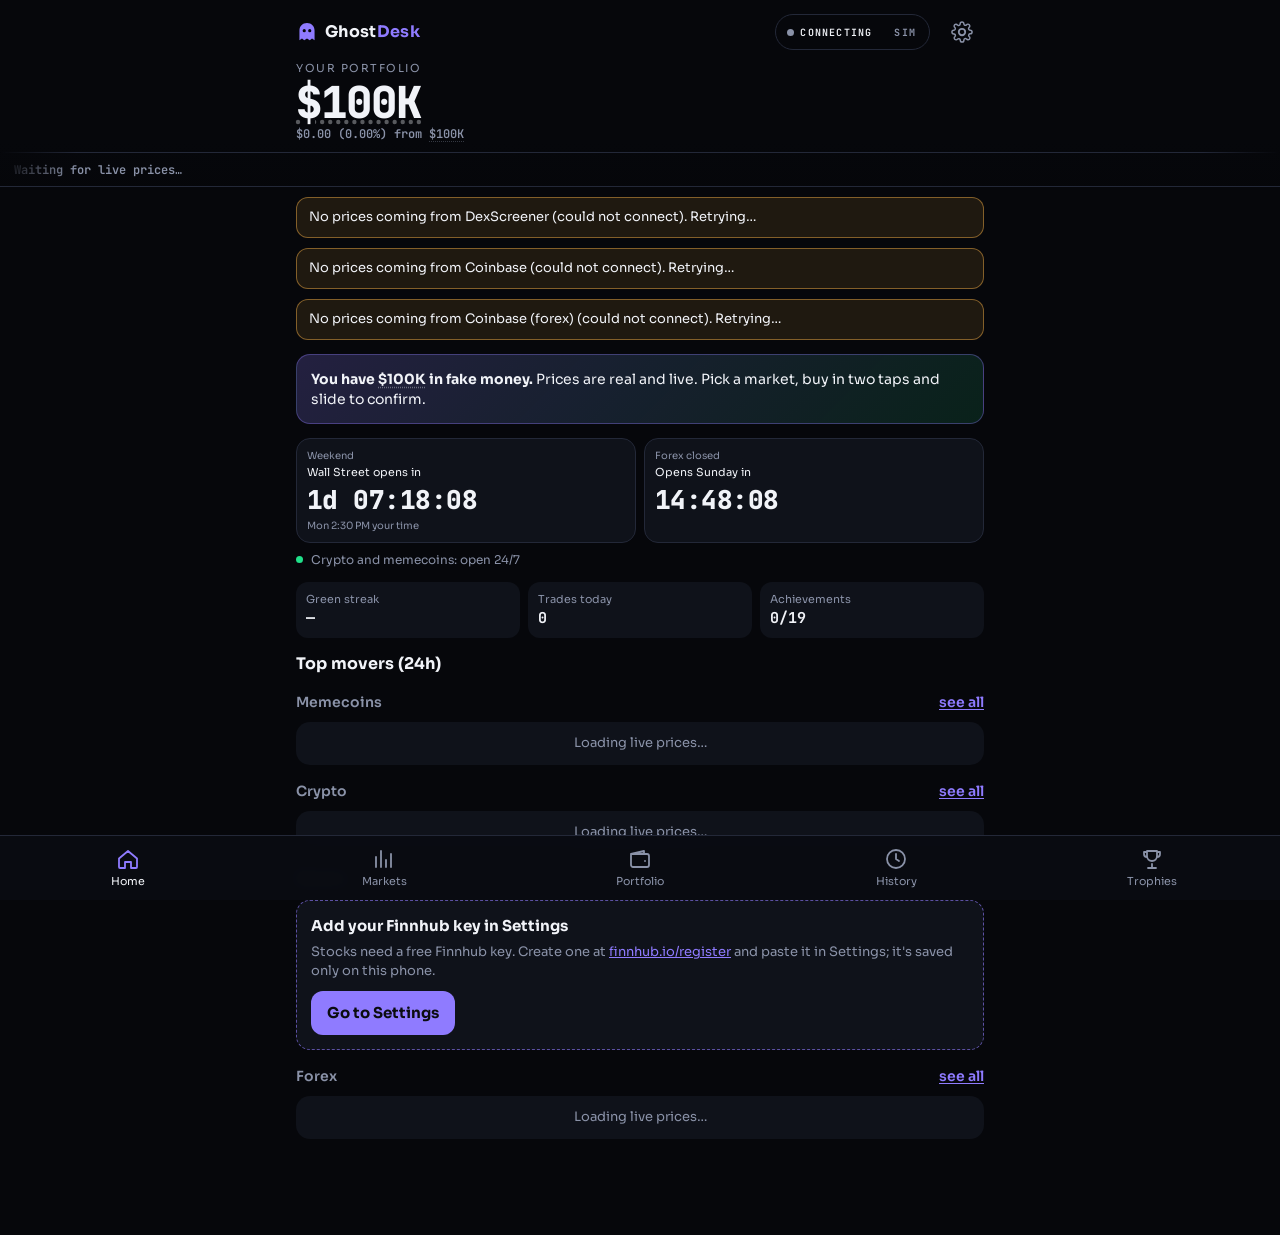
==== commit c0c359c9: "Ghost Desk: save fix, rewind, oracle auto, front-run and short skips" ====
--- a/index.html
+++ b/index.html
@@ -29,7 +29,7 @@
       <button class="gear" data-settings aria-label="Settings"><svg viewBox="0 0 24 24" width="22" height="22" aria-hidden="true"><path d="M12 15.5a3.5 3.5 0 1 0 0-7 3.5 3.5 0 0 0 0 7Z" fill="none" stroke="currentColor" stroke-width="2"/><path d="M19.4 15a1.7 1.7 0 0 0 .3 1.8l.1.1a2 2 0 1 1-2.8 2.8l-.1-.1a1.7 1.7 0 0 0-1.8-.3 1.7 1.7 0 0 0-1 1.5V21a2 2 0 1 1-4 0v-.1a1.7 1.7 0 0 0-1.1-1.5 1.7 1.7 0 0 0-1.8.3l-.1.1a2 2 0 1 1-2.8-2.8l.1-.1a1.7 1.7 0 0 0 .3-1.8 1.7 1.7 0 0 0-1.5-1H3a2 2 0 1 1 0-4h.1a1.7 1.7 0 0 0 1.5-1.1 1.7 1.7 0 0 0-.3-1.8l-.1-.1a2 2 0 1 1 2.8-2.8l.1.1a1.7 1.7 0 0 0 1.8.3H9a1.7 1.7 0 0 0 1-1.5V3a2 2 0 1 1 4 0v.1a1.7 1.7 0 0 0 1 1.5 1.7 1.7 0 0 0 1.8-.3l.1-.1a2 2 0 1 1 2.8 2.8l-.1.1a1.7 1.7 0 0 0-.3 1.8V9a1.7 1.7 0 0 0 1.5 1H21a2 2 0 1 1 0 4h-.1a1.7 1.7 0 0 0-1.5 1Z" fill="none" stroke="currentColor" stroke-width="1.6"/></svg></button>
     </div>
     <div class="total-box">
-      <small>Your portfolio</small>
+      <small>Your portfolio</small><span id="saved" class="saved" role="status" hidden>✓ Saved</span>
       <b id="total" class="total">$100,000.00</b>
       <div id="totalPl" class="total-pl"></div>
       <div id="combo" class="combo" hidden></div>
--- a/css/app.css
+++ b/css/app.css
@@ -35,7 +35,8 @@
 .live.on{color:var(--up)} .live.on::before{background:var(--up);box-shadow:0 0 0 0 rgba(32,224,138,.6);animation:pulse 1.6s infinite}
 .live.off{color:var(--down)} .live.off::before{background:var(--down)}
 .gear{width:44px;height:44px;display:grid;place-items:center;border-radius:12px;color:var(--muted)}
-.total-box{max-width:720px;margin:0 auto;padding:2px 16px 8px}
+.total-box{position:relative;max-width:720px;margin:0 auto;padding:2px 16px 8px}
+.saved{position:absolute;right:16px;top:4px;font:600 10px var(--mono);color:var(--up);pointer-events:none}
 .total-box small{color:var(--muted);font-size:11px;text-transform:uppercase;letter-spacing:.14em}
 .total{display:block;font:800 clamp(30px,9vw,44px)/1.1 var(--mono);font-variant-numeric:tabular-nums;letter-spacing:-.02em;border-radius:8px;width:fit-content;padding:0 4px;margin-left:-4px}
 .total-pl{font:600 12px var(--mono);color:var(--muted);min-height:18px}
@@ -365,8 +366,11 @@
 .skip{display:flex;align-items:center;gap:6px;flex-wrap:wrap;margin:8px 0 4px}
 .skip span{font:600 12px var(--mono);color:#ffb3ee;margin-right:auto}
 .skip .btn{min-height:40px;min-width:56px}
+.skip-row{display:flex;gap:6px;width:100%;overflow-x:auto;scrollbar-width:none;-webkit-overflow-scrolling:touch}.skip-row::-webkit-scrollbar{display:none}.skip-row .btn{flex:0 0 auto}
 .oracle-note{margin:6px 0;padding:8px 10px;border-radius:12px;border:1px dashed var(--gold);font:600 12px/1.45 var(--mono);color:var(--fg);background:rgba(255,209,102,.08)}
 .oracle-note:empty{display:none}
+.on-b{display:flex;gap:8px;flex-wrap:wrap}.on-b:not(:empty){margin-top:8px}.on-b .btn{min-height:44px;flex:1}
+.front{display:flex;gap:8px;flex-wrap:wrap;padding:0 12px 10px}.front .btn{min-height:44px}.front-pct{align-items:center}.front-pct small{color:var(--muted)}
 .skipbox,.lastchance{position:fixed;inset:0;z-index:75;display:grid;place-items:center;background:rgba(0,0,0,.6);padding:16px}
 .skip-box,.lc-box{width:100%;max-width:420px;background:var(--panel);border:2px solid #ff5fd2;border-radius:22px;padding:20px;text-align:center}
 .skip-box>b{display:block;font:800 22px var(--display)}
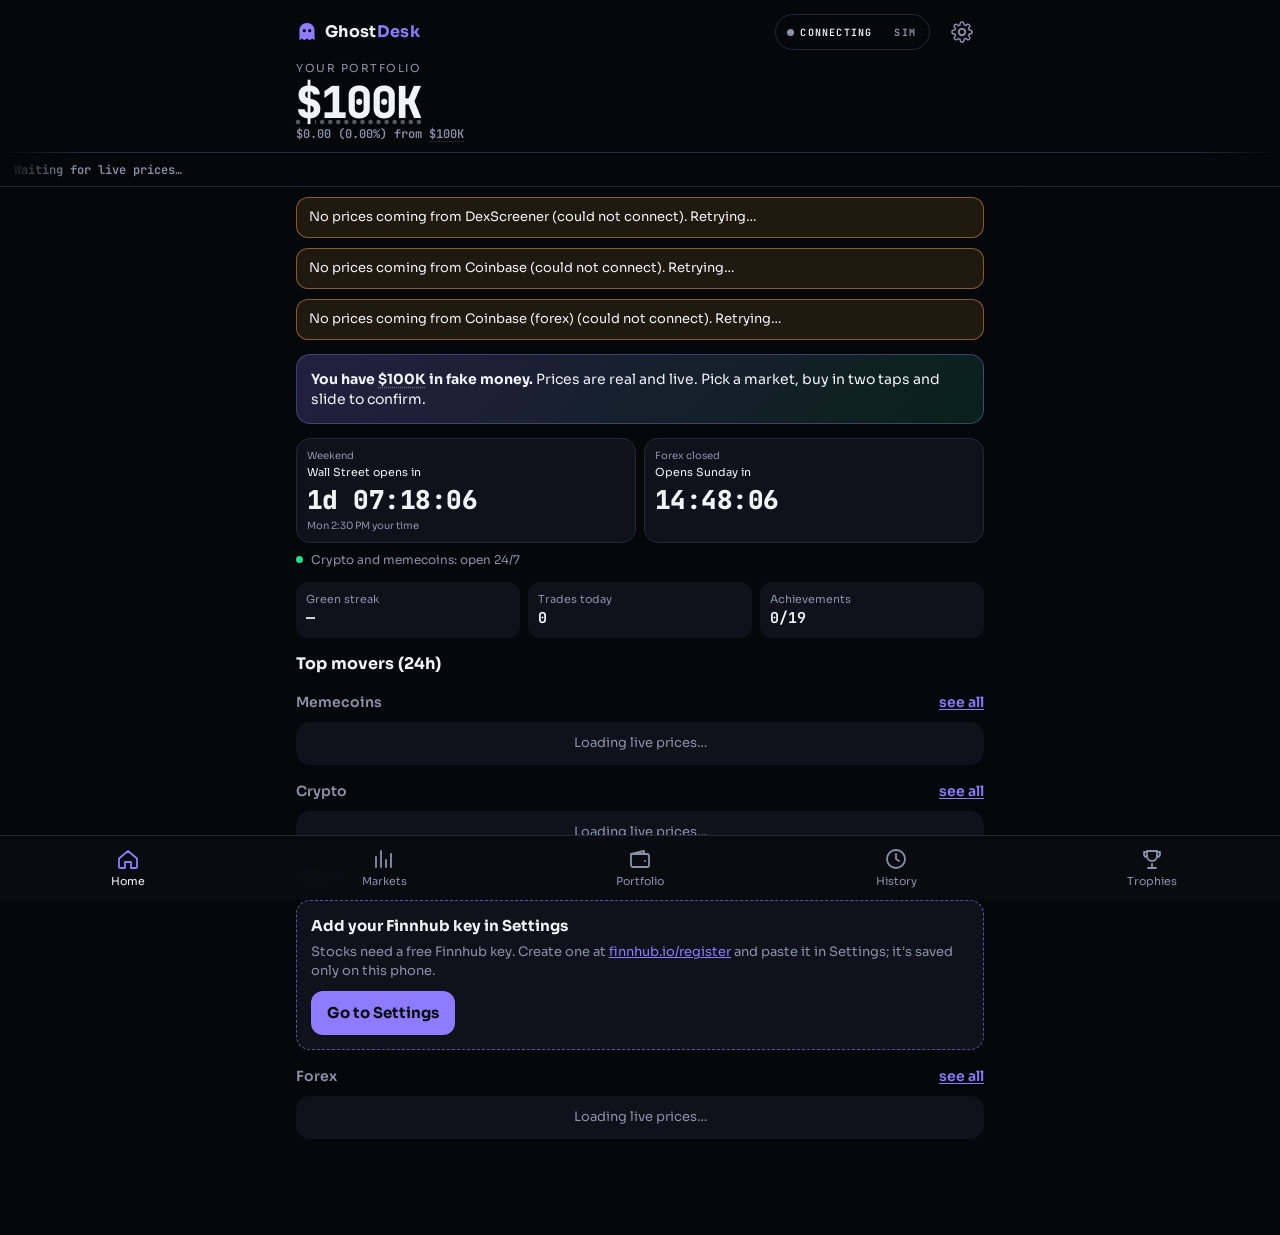
==== commit 54e48553: "Ghost Desk: levels, prestige and cheats that never block" ====
--- a/index.html
+++ b/index.html
@@ -52,6 +52,7 @@
 <div id="sheet" class="sheet" role="dialog" aria-modal="true" aria-label="Details" hidden></div>
 <div id="result" class="result" hidden></div>
 <div id="jackpot" class="jackpot" role="status" hidden></div>
+<div id="levelFx" class="jackpot level-fx" role="status" hidden></div>
 <div id="lastChance" class="lastchance" hidden></div>
 <div id="confirm" class="lastchance" hidden></div>
 <div id="skipBox" class="skipbox" hidden></div>
--- a/css/app.css
+++ b/css/app.css
@@ -402,6 +402,14 @@
 .skip.off { opacity: .55; }
 .rich-tag { display: inline-block; font-size: 12px; font-weight: 700; padding: 1px 7px; border-radius: 6px; background: var(--gold); color: #1a1300; }
 .ladder p { margin: 0 0 8px; }
+.level-fx { z-index: 80; background: radial-gradient(circle, rgba(106, 92, 255, .55), rgba(0, 0, 0, .88)); }
+.lv-box b { font-size: clamp(28px, 9vw, 60px); } .lv-box .jp-coins { font-size: 84px; } .lv-box strong, .lv-box small { overflow-wrap: anywhere; }
+.levels { display: grid; grid-template-columns: repeat(3, 1fr); gap: 6px; margin-bottom: 12px; }
+.lv { display: grid; gap: 2px; padding: 8px 6px; border-radius: 12px; border: 1px solid var(--line); text-align: center; min-width: 0; opacity: .55; }
+.lv b { font-size: 12px; overflow-wrap: anywhere; } .lv small { font-size: 10px; color: var(--muted); overflow-wrap: anywhere; }
+.lv.on, .lv.done { opacity: 1; } .lv.on { border-color: var(--gold); } .lv.done small:last-child { color: var(--up); }
+.lv-bar { height: 12px; border-radius: 99px; background: var(--panel3); overflow: hidden; margin-bottom: 8px; } .lv-bar i { display: block; height: 100%; background: var(--gold); }
+.rich-tag.prest { background: #b9a7ff; } .ladder .btn { width: 100%; min-height: 48px; margin: 8px 0; }
 .lad { display: flex; align-items: center; gap: 10px; padding: 6px 0; border-top: 1px solid var(--line); }
 .lad .rk { width: 44px; color: var(--muted); font-variant-numeric: tabular-nums; }
 .lad .nm { flex: 1; min-width: 0; display: flex; flex-direction: column; }
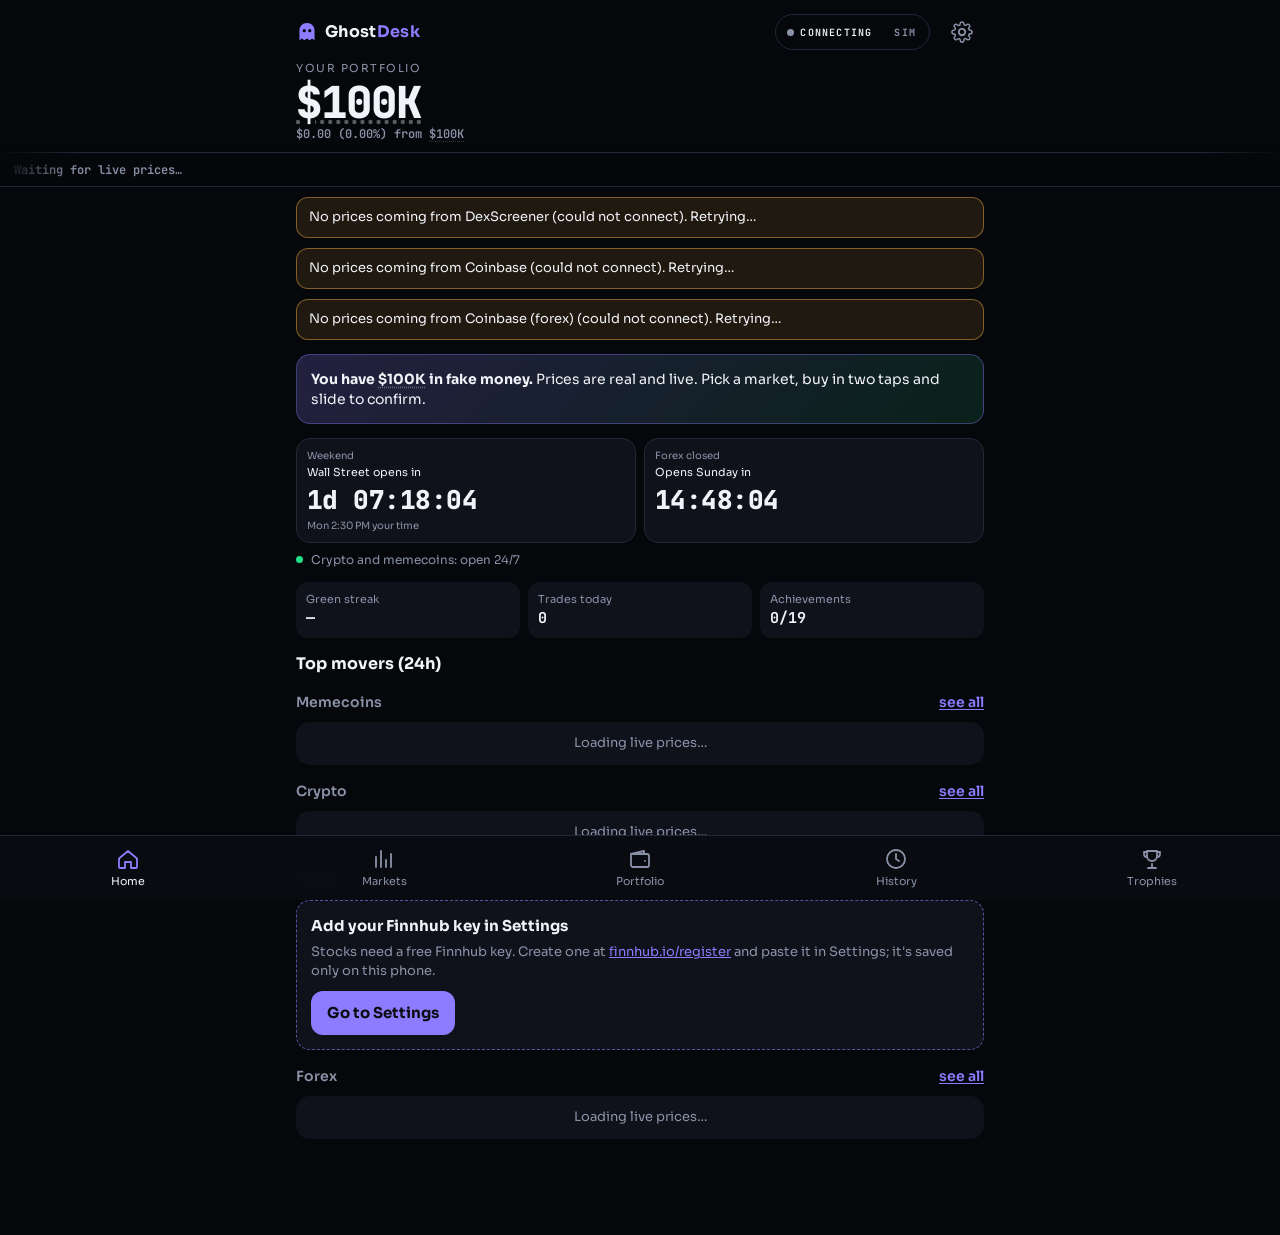
==== commit cef7afe4: "Ghost Desk: scroll fix, notifications, bot difficulty and no cheat marks" ====
--- a/index.html
+++ b/index.html
@@ -29,7 +29,7 @@
       <button class="gear" data-settings aria-label="Settings"><svg viewBox="0 0 24 24" width="22" height="22" aria-hidden="true"><path d="M12 15.5a3.5 3.5 0 1 0 0-7 3.5 3.5 0 0 0 0 7Z" fill="none" stroke="currentColor" stroke-width="2"/><path d="M19.4 15a1.7 1.7 0 0 0 .3 1.8l.1.1a2 2 0 1 1-2.8 2.8l-.1-.1a1.7 1.7 0 0 0-1.8-.3 1.7 1.7 0 0 0-1 1.5V21a2 2 0 1 1-4 0v-.1a1.7 1.7 0 0 0-1.1-1.5 1.7 1.7 0 0 0-1.8.3l-.1.1a2 2 0 1 1-2.8-2.8l.1-.1a1.7 1.7 0 0 0 .3-1.8 1.7 1.7 0 0 0-1.5-1H3a2 2 0 1 1 0-4h.1a1.7 1.7 0 0 0 1.5-1.1 1.7 1.7 0 0 0-.3-1.8l-.1-.1a2 2 0 1 1 2.8-2.8l.1.1a1.7 1.7 0 0 0 1.8.3H9a1.7 1.7 0 0 0 1-1.5V3a2 2 0 1 1 4 0v.1a1.7 1.7 0 0 0 1 1.5 1.7 1.7 0 0 0 1.8-.3l.1-.1a2 2 0 1 1 2.8 2.8l-.1.1a1.7 1.7 0 0 0-.3 1.8V9a1.7 1.7 0 0 0 1.5 1H21a2 2 0 1 1 0 4h-.1a1.7 1.7 0 0 0-1.5 1Z" fill="none" stroke="currentColor" stroke-width="1.6"/></svg></button>
     </div>
     <div class="total-box">
-      <small>Your portfolio</small><span id="saved" class="saved" role="status" hidden>✓ Saved</span>
+      <small>Your portfolio</small><span id="saved" class="saved" title="Saved" aria-hidden="true" hidden></span>
       <b id="total" class="total">$100,000.00</b>
       <div id="totalPl" class="total-pl"></div>
       <div id="combo" class="combo" hidden></div>
@@ -57,7 +57,7 @@
 <div id="confirm" class="lastchance" hidden></div>
 <div id="skipBox" class="skipbox" hidden></div>
 <canvas id="confetti" class="confetti" hidden></canvas>
-<div id="toast" class="toast" role="status" aria-live="polite" hidden></div>
+<div id="toasts" class="toasts" role="status" aria-live="polite"></div>
 <noscript><p style="padding:16px">Ghost Desk needs JavaScript.</p></noscript>
 <script type="module" src="js/app.js"></script>
 </body>
--- a/css/app.css
+++ b/css/app.css
@@ -36,7 +36,7 @@
 .live.off{color:var(--down)} .live.off::before{background:var(--down)}
 .gear{width:44px;height:44px;display:grid;place-items:center;border-radius:12px;color:var(--muted)}
 .total-box{position:relative;max-width:720px;margin:0 auto;padding:2px 16px 8px}
-.saved{position:absolute;right:16px;top:4px;font:600 10px var(--mono);color:var(--up);pointer-events:none}
+.saved{position:absolute;right:16px;top:8px;width:6px;height:6px;border-radius:50%;background:var(--up);opacity:.8;pointer-events:none}
 .total-box small{color:var(--muted);font-size:11px;text-transform:uppercase;letter-spacing:.14em}
 .total{display:block;font:800 clamp(30px,9vw,44px)/1.1 var(--mono);font-variant-numeric:tabular-nums;letter-spacing:-.02em;border-radius:8px;width:fit-content;padding:0 4px;margin-left:-4px}
 .total-pl{font:600 12px var(--mono);color:var(--muted);min-height:18px}
@@ -56,8 +56,12 @@
 .banner.err{border-color:rgba(255,77,109,.5);background:var(--down-bg)}
 .banner.warn{border-color:rgba(255,181,71,.45);background:rgba(255,181,71,.1)}
 .lnk{color:var(--accent);font-weight:600;text-decoration:underline;text-underline-offset:2px;padding:2px 0}
-.toast{position:fixed;left:16px;right:16px;margin:0 auto;max-width:520px;bottom:calc(var(--tabs-h) + env(safe-area-inset-bottom,0px) + 14px);
-  background:var(--fg);color:var(--bg);padding:12px 16px;border-radius:14px;font-weight:600;font-size:14px;z-index:60;box-shadow:0 10px 30px rgba(0,0,0,.5)}
+.toasts{position:fixed;left:16px;right:16px;bottom:calc(var(--tabs-h) + env(safe-area-inset-bottom,0px) + 10px);z-index:60;display:flex;flex-direction:column;align-items:center;gap:6px;pointer-events:none}
+.toast{max-width:min(100%,420px);background:var(--fg);color:var(--bg);padding:7px 12px;border-radius:10px;font-weight:600;font-size:12px;line-height:1.35;box-shadow:0 6px 18px rgba(0,0,0,.45);
+  pointer-events:auto;touch-action:none;user-select:none;-webkit-user-select:none;cursor:grab}
+.toast>span{display:-webkit-box;-webkit-line-clamp:2;-webkit-box-orient:vertical;overflow:hidden;overflow-wrap:anywhere}
+.toast .star{color:inherit}
+.dim{opacity:.45}
 .toast.up{background:var(--up)} .toast.down{background:var(--down);color:#fff} .toast.gold{background:var(--gold)}
 
 /* ---------- bottom tabs ---------- */
